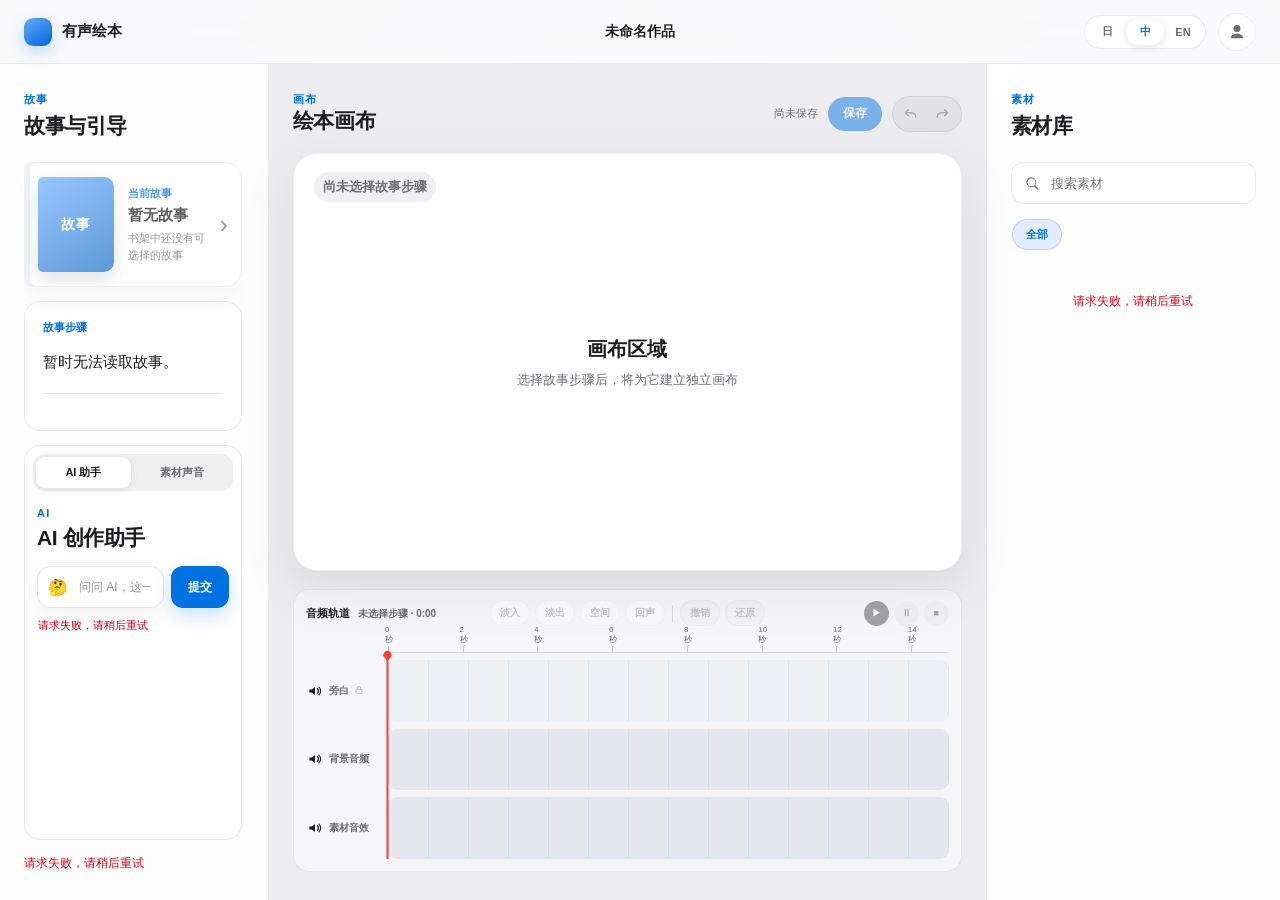
==== static/index.html @ dd5d5a8d "260825 上午 待补音频" ====
<!doctype html>
<html lang="zh-CN">
<head>
    <meta charset="utf-8">
    <meta name="viewport" content="width=device-width, initial-scale=1">
    <meta name="description" content="AI 辅助空间拼贴式有声绘本创作工作台" data-i18n-content="app.description">
    <title>有声绘本工作台</title>
    <link rel="stylesheet" href="/static/css/app.css?v=20260825-3">
</head>
<body data-i18n-title="app.title">
    <div class="app-shell">
        <header class="app-header">
            <a class="brand" href="/" aria-label="返回有声绘本工作台首页" data-i18n-aria-label="app.home">
                <span class="brand-mark" aria-hidden="true"></span>
                <span data-i18n="app.brand">有声绘本</span>
            </a>

            <p class="project-name">未命名作品</p>

            <div class="header-actions">
                <div class="language-switcher" role="group" aria-label="界面语言" data-i18n-aria-label="language.label">
                    <button type="button" data-language="ja" aria-label="日语" data-i18n-aria-label="language.ja">日</button>
                    <button type="button" data-language="zh" aria-label="中文" data-i18n-aria-label="language.zh">中</button>
                    <button type="button" data-language="en" aria-label="英语" data-i18n-aria-label="language.en">EN</button>
                </div>
                <div class="account" data-account>
                <button
                    class="account-button"
                    type="button"
                    aria-label="打开用户菜单"
                    data-i18n-aria-label="account.open"
                    aria-haspopup="true"
                    aria-expanded="false"
                    data-account-button
                    disabled
                >
                    <svg viewBox="0 0 24 24" aria-hidden="true">
                        <path d="M12 12a4.25 4.25 0 1 0 0-8.5 4.25 4.25 0 0 0 0 8.5Zm0 2c-4.2 0-7.5 2.2-7.5 5v.5h15V19c0-2.8-3.3-5-7.5-5Z"/>
                    </svg>
                    <span class="account-initial" data-account-initial hidden></span>
                </button>
                <span class="account-name" data-account-label hidden></span>

                <div class="account-menu" data-account-menu hidden>
                    <div class="account-summary">
                        <span class="account-menu-label" data-i18n="account.current">当前用户</span>
                        <strong data-account-name></strong>
                    </div>
                    <button class="logout-button" type="button" data-logout data-i18n="account.logout">退出登录</button>
                </div>
                </div>
            </div>
        </header>

        <main class="workspace" aria-label="有声绘本创作工作台" data-i18n-aria-label="app.workspace">
            <aside class="workspace-panel story-panel" aria-labelledby="story-panel-title">
                <div class="panel-heading">
                    <p class="eyebrow" data-i18n="section.story">Story</p>
                    <h1 id="story-panel-title" data-i18n="story.heading">故事与引导</h1>
                </div>

                <div class="story-browser">
                    <button
                        class="current-book"
                        type="button"
                        data-current-book
                        aria-haspopup="dialog"
                        disabled
                    >
                        <span class="current-book-cover" data-current-book-cover>
                            <span class="book-cover-fallback" aria-hidden="true" data-i18n="story.fallback">故事</span>
                        </span>
                        <span class="current-book-info">
                            <span class="current-book-label" data-i18n="story.current">当前故事</span>
                            <strong data-current-story-title data-i18n="story.loading">正在加载故事…</strong>
                            <span data-current-story-description data-i18n="story.wait">请稍候</span>
                        </span>
                        <span class="book-open-hint" aria-hidden="true">›</span>
                    </button>

                    <section class="story-step-card" aria-live="polite">
                        <p class="story-step-label" data-step-label data-i18n="story.steps">故事步骤</p>
                        <p class="story-step-text" data-step-text data-i18n="story.stepLoading">正在加载故事内容…</p>
                        <div class="story-step-buttons" data-step-buttons aria-label="切换故事步骤" data-i18n-aria-label="story.switchSteps"></div>
                    </section>

                    <section class="assistant-workspace" aria-label="创作辅助工具" data-i18n-aria-label="assistantTools.label">
                        <div class="assistant-workspace-tabs" role="tablist" aria-label="选择辅助工具" data-i18n-aria-label="assistantTools.tabs">
                            <button type="button" role="tab" aria-selected="true" data-assistant-tool="ai" data-i18n="assistantTools.ai">AI 助手</button>
                            <button type="button" role="tab" aria-selected="false" data-assistant-tool="audio" data-i18n="assistantTools.audio">素材声音</button>
                        </div>
                        <div class="assistant-tool-panel" role="tabpanel" data-assistant-panel="ai">
                            <section class="ai-question-panel" aria-labelledby="ai-question-title">
                                <div class="panel-heading ai-question-heading">
                                    <p class="eyebrow">AI</p>
                                    <h2 id="ai-question-title" data-i18n="ai.heading">AI 创作助手</h2>
                                </div>
                                <form class="ai-question-form" data-ai-question-form>
                                    <label class="ai-question-field">
                                        <span class="ai-question-icon" aria-hidden="true">🤔</span>
                                        <input
                                            type="text"
                                            name="user_request"
                                            maxlength="1000"
                                            placeholder="问问 AI，这一页可以怎么画？"
                                            data-i18n-placeholder="ai.placeholder"
                                            autocomplete="off"
                                            data-ai-question-input
                                            required
                                        >
                                    </label>
                                    <button class="ai-question-submit" type="submit" data-ai-question-submit data-i18n="ai.submit">提交</button>
                                </form>
                                <div class="ai-preset-list" data-ai-preset-list aria-label="预设 AI 问题" data-i18n-aria-label="ai.presets">
                                    <span class="ai-preset-status" data-i18n="ai.presetsLoading">正在加载推荐问题…</span>
                                </div>
                                <p class="ai-question-error" role="alert" data-ai-question-error hidden></p>
                            </section>
                        </div>
                        <div class="assistant-tool-panel" role="tabpanel" data-assistant-panel="audio" hidden>
                            <p class="object-audio-empty" data-object-audio-empty data-i18n="audioPicker.empty">选择有声音的画布素材后，可在这里更换声音。</p>
                            <section class="object-audio-picker" data-object-audio-picker hidden>
                                <div class="object-audio-picker-heading">
                                    <div>
                                        <p class="eyebrow" data-i18n="audioPicker.eyebrow">Icon Audio</p>
                                        <h2 data-i18n="audioPicker.heading">素材声音</h2>
                                    </div>
                                    <span class="object-audio-picker-current" data-object-audio-current></span>
                                </div>
                                <p class="object-audio-picker-name" data-object-audio-name></p>
                                <div class="object-audio-options" role="group" aria-label="素材音频备选" data-i18n-aria-label="audioPicker.options" data-object-audio-options></div>
                                <p class="object-audio-picker-error" role="alert" data-object-audio-error hidden></p>
                            </section>
                        </div>
                    </section>

                    <p class="story-error" role="alert" data-story-error hidden></p>
                </div>
            </aside>

            <section class="canvas-panel" aria-labelledby="canvas-panel-title">
                <div class="panel-heading canvas-heading">
                    <div>
                        <p class="eyebrow" data-i18n="section.canvas">Canvas</p>
                        <h2 id="canvas-panel-title" data-i18n="canvas.heading">绘本画布</h2>
                    </div>
                    <div class="canvas-save-area">
                        <span class="save-status" data-save-status aria-live="polite" data-i18n="canvas.unsaved">尚未保存</span>
                        <button class="canvas-save-button" type="button" data-save-project data-i18n="canvas.save" disabled>
                            保存
                        </button>
                        <div class="canvas-history-controls" role="group" data-i18n-aria-label="history.controls">
                            <button type="button" data-history-undo data-i18n-title="history.undo" data-i18n-aria-label="history.undo" disabled>
                                <svg viewBox="0 0 24 24" aria-hidden="true">
                                    <path d="M9.25 7.25 5.5 11l3.75 3.75"/>
                                    <path d="M6 11h7.1a5.4 5.4 0 0 1 5.4 5.4v.35"/>
                                </svg>
                            </button>
                            <button type="button" data-history-redo data-i18n-title="history.redo" data-i18n-aria-label="history.redo" disabled>
                                <svg viewBox="0 0 24 24" aria-hidden="true">
                                    <path d="m14.75 7.25 3.75 3.75-3.75 3.75"/>
                                    <path d="M18 11h-7.1a5.4 5.4 0 0 0-5.4 5.4v.35"/>
                                </svg>
                            </button>
                        </div>
                    </div>
                </div>

                <div class="canvas-stage">
                    <div class="canvas-paper" data-canvas-paper aria-label="当前故事步骤的绘本画布" data-i18n-aria-label="canvas.current">
                        <span class="canvas-page-indicator" data-canvas-page data-i18n="canvas.noStep">尚未选择故事步骤</span>
                        <button
                            class="canvas-background-remove"
                            type="button"
                            data-canvas-background-remove
                            data-i18n="canvas.removeBackground"
                            data-i18n-aria-label="canvas.removeBackground"
                            hidden
                        >删除背景</button>
                        <div class="canvas-empty-state" data-canvas-empty>
                            <p data-canvas-title data-i18n="canvas.area">画布区域</p>
                            <span data-canvas-description data-i18n="canvas.chooseStep">选择故事步骤后，将为它建立独立画布</span>
                        </div>
                        <div class="canvas-object-layer" data-canvas-object-layer></div>
                    </div>
                </div>

                <section class="audio-track-placeholder" aria-label="音频时间轴" data-audio-timeline data-i18n-aria-label="audio.timeline">
                    <div class="audio-track-heading">
                        <div class="audio-track-title">
                            <strong data-i18n="audio.tracks">音频轨道</strong>
                            <span data-audio-status data-i18n="audio.currentStep">当前步骤 · 0:00</span>
                        </div>
                        <div class="audio-effect-buttons" data-audio-effect-controls aria-label="音频效果处理" data-i18n-aria-label="audio.effectsControls">
                            <span class="sr-only" data-audio-effect-selection data-i18n="audio.selectClip">选择音频后添加效果</span>
                            <button type="button" data-audio-effect="fade_in" data-i18n="audio.fadeIn" disabled>淡入</button>
                            <button type="button" data-audio-effect="fade_out" data-i18n="audio.fadeOut" disabled>淡出</button>
                            <button type="button" data-audio-effect="reverb" data-i18n="audio.reverb" disabled>空间</button>
                            <button type="button" data-audio-effect="echo" data-i18n="audio.echo" disabled>回声</button>
                            <span class="audio-effect-divider" aria-hidden="true"></span>
                            <button type="button" class="is-secondary" data-audio-effect-undo data-i18n="audio.effectUndo" disabled>撤销</button>
                            <button type="button" class="is-secondary" data-audio-effect-reset data-i18n="audio.effectReset" disabled>还原</button>
                            <div class="background-volume-control" data-background-volume-control hidden>
                                <span data-i18n="audio.backgroundVolume">背景音量</span>
                                <input
                                    class="background-volume-slider"
                                    type="range"
                                    min="0"
                                    max="2"
                                    step="0.01"
                                    value="1"
                                    aria-label="调整背景音量"
                                    data-i18n-aria-label="audio.backgroundVolumeAdjust"
                                    data-background-volume
                                >
                                <output
                                    tabindex="0"
                                    data-background-volume-output
                                    data-i18n-aria-label="audio.backgroundVolumeAdjust"
                                    data-i18n-title="audio.backgroundVolumeAdjust"
                                    aria-label="调整背景音量"
                                >100%</output>
                                <input
                                    class="background-volume-number"
                                    type="number"
                                    min="0"
                                    max="200"
                                    step="1"
                                    inputmode="numeric"
                                    aria-label="调整背景音量"
                                    data-i18n-aria-label="audio.backgroundVolumeAdjust"
                                    data-background-volume-number
                                    hidden
                                >
                                <span
                                    class="background-volume-unit"
                                    data-background-volume-unit
                                    hidden
                                >%</span>
                            </div>
                        </div>
                        <div class="audio-transport" aria-label="音频播放控制" data-i18n-aria-label="audio.controls">
                            <button type="button" data-audio-play aria-label="播放" data-i18n-aria-label="audio.play">▶</button>
                            <button type="button" data-audio-pause aria-label="暂停" data-i18n-aria-label="audio.pause" disabled>Ⅱ</button>
                            <button type="button" data-audio-stop aria-label="停止" data-i18n-aria-label="audio.stop" disabled>■</button>
                        </div>
                    </div>
                    <div class="audio-track-editor" data-audio-editor>
                        <div class="audio-time-ruler" data-audio-ruler aria-hidden="true"></div>
                        <div class="audio-track-row is-locked" data-audio-track="narration" data-i18n-title="audio.narrationFixed">
                            <span class="audio-track-header">
                                <button type="button" class="audio-track-mute" data-track-mute="narration" aria-label="静音旁白轨道" aria-pressed="false"><svg viewBox="0 0 20 20" aria-hidden="true"><path d="M3 8h3l4-3v10l-4-3H3Z"/><path d="M13 7.2a4 4 0 0 1 0 5.6"/><path d="M15 5.2a6.7 6.7 0 0 1 0 9.6"/></svg></button>
                                <span class="audio-track-label" data-i18n="audio.narration">旁白</span>
                            </span>
                            <span class="audio-track-lane" data-audio-lane="narration" aria-readonly="true">
                                <span class="audio-clip-layer" data-audio-clips="narration"></span>
                            </span>
                        </div>
                        <div class="audio-track-row" data-audio-track="free">
                            <span class="audio-track-header">
                                <button type="button" class="audio-track-mute" data-track-mute="free" aria-label="静音背景音频轨道" aria-pressed="false"><svg viewBox="0 0 20 20" aria-hidden="true"><path d="M3 8h3l4-3v10l-4-3H3Z"/><path d="M13 7.2a4 4 0 0 1 0 5.6"/><path d="M15 5.2a6.7 6.7 0 0 1 0 9.6"/></svg></button>
                                <span class="audio-track-label" data-i18n="audio.background">背景音频</span>
                            </span>
                            <span class="audio-track-lane" data-audio-lane="free">
                                <span class="audio-clip-layer" data-audio-clips="free"></span>
                            </span>
                        </div>
                        <div class="audio-track-row" data-audio-track="effects">
                            <span class="audio-track-header">
                                <button type="button" class="audio-track-mute" data-track-mute="effects" aria-label="静音素材音效轨道" aria-pressed="false"><svg viewBox="0 0 20 20" aria-hidden="true"><path d="M3 8h3l4-3v10l-4-3H3Z"/><path d="M13 7.2a4 4 0 0 1 0 5.6"/><path d="M15 5.2a6.7 6.7 0 0 1 0 9.6"/></svg></button>
                                <span class="audio-track-label" data-i18n="audio.effects">素材音效</span>
                            </span>
                            <span class="audio-track-lane" data-audio-lane="effects">
                                <span class="audio-clip-layer" data-audio-clips="effects"></span>
                            </span>
                        </div>
                        <button class="audio-playhead" type="button" data-audio-playhead aria-label="拖动播放位置" data-i18n-aria-label="audio.seek">
                            <span></span>
                        </button>
                    </div>
                </section>
            </section>

            <aside class="workspace-panel library-panel" aria-labelledby="library-panel-title">
                <div class="panel-heading">
                    <p class="eyebrow" data-i18n="section.library">Library</p>
                    <h2 id="library-panel-title" data-i18n="library.heading">素材库</h2>
                </div>
                <section class="asset-library">
                    <label class="asset-search">
                        <svg viewBox="0 0 24 24" aria-hidden="true">
                            <path d="m20.3 19-4.5-4.5a7 7 0 1 0-1.4 1.4l4.5 4.5a1 1 0 0 0 1.4-1.4ZM5 10.5a5.5 5.5 0 1 1 11 0 5.5 5.5 0 0 1-11 0Z"/>
                        </svg>
                        <span class="sr-only" data-i18n="library.search">搜索素材</span>
                        <input
                            type="search"
                            placeholder="搜索素材"
                            data-i18n-placeholder="library.search"
                            autocomplete="off"
                            data-asset-search
                        >
                    </label>
                    <nav class="asset-categories" aria-label="素材分类" data-asset-categories data-i18n-aria-label="library.categories">
                        <button type="button" class="is-active" data-asset-category="" data-i18n="library.all">全部</button>
                    </nav>
                    <section class="asset-suggestion-panel" data-asset-suggestion-panel hidden>
                        <div class="asset-suggestion-heading">
                            <div>
                                <span class="asset-suggestion-badge">AI</span>
                                <strong data-i18n="library.recommended">推荐素材</strong>
                            </div>
                            <button type="button" aria-label="关闭 AI 推荐" data-asset-suggestion-close data-i18n-aria-label="library.closeRecommended">×</button>
                        </div>
                        <div class="asset-suggestion-list" data-asset-suggestion-list></div>
                    </section>
                    <div class="asset-grid" data-asset-grid aria-live="polite">
                        <p class="asset-library-status" data-i18n="library.loading">正在加载素材…</p>
                    </div>
                    <nav class="asset-pagination" data-asset-pagination aria-label="素材分页" data-i18n-aria-label="library.pagination" hidden></nav>
                </section>
            </aside>
        </main>
    </div>

    <aside class="ai-answer-toast" role="status" aria-live="polite" data-ai-answer-toast hidden>
        <div class="ai-answer-mark" aria-hidden="true">AI</div>
        <div class="ai-answer-content">
            <span data-ai-answer-title data-i18n="ai.answer">AI 的回答</span>
            <p data-ai-answer-text></p>
            <button class="ai-answer-retry" type="button" data-ai-answer-retry data-i18n="ai.retry" hidden>重试</button>
            <div class="ai-preview-actions" data-ai-preview-actions hidden>
                <button type="button" class="ai-preview-reject" data-ai-preview-reject data-i18n="ai.rejectDesign">拒绝设计</button>
                <button type="button" class="ai-preview-accept" data-ai-preview-accept data-i18n="ai.acceptDesign">接受设计</button>
            </div>
        </div>
        <button type="button" aria-label="关闭 AI 回答" data-ai-answer-close data-i18n-aria-label="ai.closeAnswer">×</button>
    </aside>

    <dialog class="auth-dialog" data-auth-dialog aria-labelledby="auth-title">
        <button class="dialog-close" type="button" aria-label="关闭登录窗口" data-auth-close data-i18n-aria-label="auth.close">×</button>
        <div class="auth-brand">
            <span class="brand-mark" aria-hidden="true"></span>
            <p class="eyebrow">Puzzle Audiobook</p>
        </div>
        <h2 id="auth-title" data-auth-title data-i18n="auth.welcome">欢迎回来</h2>
        <p class="auth-intro" data-auth-intro data-i18n="auth.loginIntro">登录后继续创作你的有声绘本。</p>

        <div class="auth-tabs" role="tablist" aria-label="账户操作" data-i18n-aria-label="auth.actions">
            <button type="button" role="tab" aria-selected="true" data-auth-mode="login" data-i18n="auth.login">登录</button>
            <button type="button" role="tab" aria-selected="false" data-auth-mode="register" data-i18n="auth.register">注册</button>
        </div>

        <form class="auth-form" data-auth-form novalidate>
            <label>
                <span data-i18n="auth.username">用户名</span>
                <input name="username" type="text" autocomplete="username" maxlength="100" required>
            </label>
            <label>
                <span data-i18n="auth.password">密码</span>
                <input name="password" type="password" autocomplete="current-password" required>
            </label>
            <p class="form-error" role="alert" data-auth-error hidden></p>
            <button class="auth-submit" type="submit" data-auth-submit data-i18n="auth.login">登录</button>
        </form>
    </dialog>

    <dialog class="bookshelf-dialog" data-bookshelf-dialog aria-labelledby="bookshelf-title">
        <div class="bookshelf-heading">
            <div>
                <p class="eyebrow">Bookshelf</p>
                <h2 id="bookshelf-title" data-i18n="bookshelf.title">选择一个故事</h2>
            </div>
            <button class="dialog-close bookshelf-close" type="button" aria-label="关闭书架" data-bookshelf-close data-i18n-aria-label="bookshelf.close">×</button>
        </div>
        <div class="bookshelf-grid" data-bookshelf-grid></div>
        <p class="story-error bookshelf-error" role="alert" data-bookshelf-error hidden></p>
    </dialog>

    <dialog class="unsaved-dialog" data-unsaved-dialog aria-labelledby="unsaved-title">
        <div class="unsaved-dialog-icon" aria-hidden="true">●</div>
        <h2 id="unsaved-title" data-i18n="unsaved.title">保存当前画布？</h2>
        <p data-i18n="unsaved.message">当前画布有未保存的更改。切换前是否保存？</p>
        <div class="unsaved-dialog-actions">
            <button type="button" class="unsaved-cancel" data-unsaved-cancel data-i18n="unsaved.cancel">取消</button>
            <button type="button" class="unsaved-discard" data-unsaved-discard data-i18n="unsaved.discard">不保存</button>
            <button type="button" class="unsaved-save" data-unsaved-save data-i18n="unsaved.save">保存并切换</button>
        </div>
    </dialog>

    <script type="module" src="/static/js/i18n.js?v=20260825-1"></script>
    <script type="module" src="/static/js/stories.js?v=20260825-2"></script>
    <script type="module" src="/static/js/projects.js?v=20260825-1"></script>
    <script type="module" src="/static/js/auth.js?v=20260825-1"></script>
    <script type="module" src="/static/js/ai_questions.js?v=20260825-1"></script>
    <script type="module" src="/static/js/assets.js?v=20260825-1"></script>
    <script type="module" src="/static/js/audio.js?v=20260825-4"></script>
</body>
</html>
---- static/css/app.css ----
:root {
    color-scheme: light;
    --page: #f5f5f7;
    --surface: rgba(255, 255, 255, 0.82);
    --surface-solid: #ffffff;
    --line: rgba(0, 0, 0, 0.08);
    --text: #1d1d1f;
    --secondary: #6e6e73;
    --accent: #0071e3;
    --radius-large: 24px;
    --radius-medium: 16px;
    --header-height: 64px;
    font-family: -apple-system, BlinkMacSystemFont, "SF Pro Display",
        "SF Pro Text", "PingFang SC", "Helvetica Neue", Arial, sans-serif;
}

* {
    box-sizing: border-box;
}

html,
body {
    min-width: 320px;
    min-height: 100%;
    margin: 0;
}

body {
    background:
        radial-gradient(circle at 50% -20%, #ffffff 0, transparent 38rem),
        var(--page);
    color: var(--text);
    -webkit-font-smoothing: antialiased;
}

h1,
h2,
p {
    margin: 0;
}

.app-shell {
    display: grid;
    grid-template-rows: var(--header-height) minmax(0, 1fr);
    height: 100dvh;
    min-height: 100vh;
    overflow: hidden;
}

.app-header {
    position: relative;
    z-index: 10;
    display: grid;
    grid-template-columns: 1fr auto 1fr;
    align-items: center;
    padding: 0 24px;
    border-bottom: 1px solid var(--line);
    background: rgba(250, 250, 252, 0.78);
    backdrop-filter: saturate(180%) blur(20px);
}

.brand {
    display: inline-flex;
    width: max-content;
    align-items: center;
    gap: 10px;
    color: inherit;
    font-size: 15px;
    font-weight: 650;
    text-decoration: none;
}

.brand-mark {
    width: 28px;
    height: 28px;
    border-radius: 9px;
    background: linear-gradient(145deg, #66a9ff, #0066d6);
    box-shadow: 0 6px 16px rgba(0, 113, 227, 0.24);
}

.project-name {
    font-size: 14px;
    font-weight: 600;
}

.account {
    position: relative;
    display: flex;
    align-items: center;
    gap: 9px;
    justify-self: end;
}

.header-actions {
    display: flex;
    align-items: center;
    gap: 12px;
    justify-self: end;
}

.language-switcher {
    display: inline-flex;
    height: 34px;
    padding: 3px;
    align-items: center;
    border: 1px solid var(--line);
    border-radius: 999px;
    background: rgba(255, 255, 255, 0.72);
    box-shadow: inset 0 1px 0 rgba(255, 255, 255, 0.72);
}

.language-switcher button {
    min-width: 38px;
    height: 26px;
    padding: 0 9px;
    border: 0;
    border-radius: 999px;
    background: transparent;
    color: var(--secondary);
    font: inherit;
    font-size: 11px;
    font-weight: 650;
    cursor: pointer;
    transition: background 150ms ease, color 150ms ease, box-shadow 150ms ease;
}

.language-switcher button:hover {
    color: var(--text);
}

.language-switcher button.is-active {
    background: var(--surface-solid);
    color: var(--accent);
    box-shadow: 0 2px 8px rgba(0, 0, 0, 0.1);
}

.account-button {
    display: grid;
    width: 38px;
    height: 38px;
    padding: 0;
    place-items: center;
    overflow: hidden;
    border: 1px solid var(--line);
    border-radius: 50%;
    background: var(--surface-solid);
    color: var(--secondary);
    cursor: pointer;
    transition: transform 160ms ease, box-shadow 160ms ease;
}

.account-button:hover {
    transform: translateY(-1px);
    box-shadow: 0 7px 18px rgba(0, 0, 0, 0.1);
}

.account-button:disabled {
    cursor: wait;
    opacity: 0.55;
}

.account-button svg {
    width: 20px;
    fill: currentColor;
}

.account-initial {
    font-size: 14px;
    font-weight: 700;
}

.account-name {
    max-width: 160px;
    overflow: hidden;
    font-size: 13px;
    font-weight: 600;
    text-overflow: ellipsis;
    white-space: nowrap;
}

.account.is-signed-in .account-button {
    border-color: transparent;
    background: var(--accent);
    color: white;
}

.account.is-signed-in .account-button svg {
    display: none;
}

.account-menu {
    position: absolute;
    top: calc(100% + 10px);
    right: 0;
    width: 210px;
    padding: 8px;
    border: 1px solid var(--line);
    border-radius: 14px;
    background: rgba(255, 255, 255, 0.94);
    box-shadow: 0 18px 48px rgba(0, 0, 0, 0.14);
    backdrop-filter: blur(20px);
}

.account-summary {
    display: flex;
    flex-direction: column;
    gap: 3px;
    padding: 9px 10px 12px;
    border-bottom: 1px solid var(--line);
}

.account-menu-label {
    color: var(--secondary);
    font-size: 11px;
}

.account-summary strong {
    overflow: hidden;
    font-size: 14px;
    text-overflow: ellipsis;
}

.logout-button {
    width: 100%;
    margin-top: 6px;
    padding: 10px;
    border: 0;
    border-radius: 9px;
    background: transparent;
    color: #d70015;
    font: inherit;
    text-align: left;
    cursor: pointer;
}

.logout-button:hover {
    background: rgba(215, 0, 21, 0.07);
}

.workspace {
    display: grid;
    grid-template-columns: minmax(260px, 21vw) minmax(468px, 1fr) minmax(280px, 23vw);
    min-height: 0;
    overflow: hidden;
}

.workspace-panel,
.canvas-panel {
    min-width: 0;
    padding: 28px 24px;
}

.workspace-panel {
    display: flex;
    flex-direction: column;
    background: var(--surface);
}

.story-panel {
    border-right: 1px solid var(--line);
}

.library-panel {
    border-left: 1px solid var(--line);
    overflow: hidden;
}

.canvas-panel {
    display: grid;
    grid-template-rows: auto auto minmax(118px, 1fr);
    gap: 18px;
    background: #ededf0;
}

.panel-heading {
    display: flex;
    flex-direction: column;
    gap: 5px;
}

.canvas-heading {
    flex-direction: row;
    align-items: center;
    justify-content: space-between;
}

.canvas-save-area {
    display: flex;
    align-items: center;
    gap: 10px;
}

.save-status {
    max-width: 260px;
    overflow: hidden;
    color: var(--secondary);
    font-size: 11px;
    text-overflow: ellipsis;
    white-space: nowrap;
}

.save-status[data-state="success"] {
    color: #248a3d;
}

.save-status[data-state="error"] {
    color: #d70015;
}

.canvas-save-button {
    height: 34px;
    padding: 0 15px;
    border: 0;
    border-radius: 999px;
    background: var(--accent);
    color: white;
    font: inherit;
    font-size: 12px;
    font-weight: 650;
    cursor: pointer;
    box-shadow: 0 5px 14px rgba(0, 113, 227, 0.2);
}

.canvas-save-button:disabled {
    cursor: not-allowed;
    opacity: 0.48;
    box-shadow: none;
}

.canvas-history-controls {
    display: inline-flex;
    gap: 2px;
    padding: 3px;
    border: 1px solid rgba(15, 23, 42, 0.08);
    border-radius: 999px;
    background: rgba(118, 118, 128, 0.09);
}

.canvas-history-controls button {
    display: grid;
    place-items: center;
    width: 30px;
    height: 28px;
    padding: 0;
    border: 0;
    border-radius: 50%;
    background: transparent;
    color: #1d1d1f;
    cursor: pointer;
    transition: background 160ms ease, color 160ms ease, transform 160ms ease, opacity 160ms ease;
}

.canvas-history-controls svg {
    width: 19px;
    height: 19px;
    overflow: visible;
    fill: none;
    stroke: currentColor;
    stroke-width: 1.85;
    stroke-linecap: round;
    stroke-linejoin: round;
}

.canvas-history-controls button:not(:disabled):hover {
    background: rgba(255, 255, 255, 0.92);
    color: var(--accent);
    transform: scale(1.04);
    box-shadow: 0 1px 4px rgba(15, 23, 42, 0.08);
}

.canvas-history-controls button:not(:disabled):active {
    transform: scale(0.94);
}

.canvas-history-controls button:disabled {
    cursor: not-allowed;
    opacity: 0.28;
}

.eyebrow {
    color: var(--accent);
    font-size: 11px;
    font-weight: 700;
    letter-spacing: 0.12em;
    text-transform: uppercase;
}

.panel-heading h1,
.panel-heading h2 {
    font-size: 21px;
    font-weight: 650;
    letter-spacing: -0.02em;
}

.status-dot {
    color: var(--secondary);
    font-size: 12px;
}

.panel-placeholder {
    flex: 1;
    display: grid;
    place-items: center;
    min-height: 240px;
    margin-top: 22px;
    border: 1px dashed rgba(0, 0, 0, 0.13);
    border-radius: var(--radius-medium);
    color: var(--secondary);
    font-size: 13px;
}

.asset-library {
    display: grid;
    min-height: 0;
    flex: 1;
    grid-template-rows: auto auto auto minmax(0, 1fr) auto;
    gap: 14px;
    margin-top: 22px;
}

.asset-search {
    display: flex;
    height: 42px;
    align-items: center;
    gap: 8px;
    padding: 0 12px;
    border: 1px solid var(--line);
    border-radius: 13px;
    background: var(--surface-solid);
    transition: border-color 160ms ease, box-shadow 160ms ease;
}

.asset-search:focus-within {
    border-color: var(--accent);
    box-shadow: 0 0 0 3px rgba(0, 113, 227, 0.12);
}

.asset-search svg {
    width: 17px;
    flex: 0 0 auto;
    fill: var(--secondary);
}

.asset-search input {
    width: 100%;
    min-width: 0;
    border: 0;
    outline: 0;
    background: transparent;
    color: var(--text);
    font: inherit;
    font-size: 13px;
}

.asset-search input::-webkit-search-cancel-button {
    cursor: pointer;
}

.asset-categories {
    display: flex;
    flex-wrap: wrap;
    gap: 7px;
    align-content: flex-start;
    overflow: visible;
    padding: 1px;
}

.asset-categories button {
    flex: 0 0 auto;
    padding: 7px 13px;
    border: 1px solid transparent;
    border-radius: 999px;
    background: #e9e9ed;
    color: var(--secondary);
    font: inherit;
    font-size: 11px;
    font-weight: 600;
    cursor: pointer;
}

.asset-categories button:hover {
    background: #dedee3;
    color: var(--text);
}

.asset-categories button.is-active {
    border-color: rgba(0, 113, 227, 0.18);
    background: rgba(0, 113, 227, 0.11);
    color: var(--accent);
}

.asset-suggestion-panel {
    min-width: 0;
    padding: 11px;
    border: 1px solid rgba(0, 113, 227, 0.2);
    border-radius: 15px;
    background: linear-gradient(145deg, rgba(235, 245, 255, 0.96), rgba(255, 255, 255, 0.92));
    box-shadow: 0 9px 24px rgba(0, 113, 227, 0.1);
}

.asset-suggestion-panel[hidden] {
    display: none;
}

.asset-suggestion-heading {
    display: flex;
    align-items: center;
    justify-content: space-between;
}

.asset-suggestion-heading > div {
    display: flex;
    align-items: center;
    gap: 7px;
}

.asset-suggestion-heading strong {
    font-size: 12px;
}

.asset-suggestion-badge {
    padding: 3px 5px;
    border-radius: 6px;
    background: var(--accent);
    color: white;
    font-size: 8px;
    font-weight: 750;
}

.asset-suggestion-heading > button {
    display: grid;
    width: 24px;
    height: 24px;
    padding: 0;
    place-items: center;
    border: 0;
    border-radius: 50%;
    background: rgba(0, 0, 0, 0.06);
    color: var(--secondary);
    font-size: 17px;
    cursor: pointer;
}

.asset-suggestion-list {
    display: flex;
    gap: 13px;
    margin-top: 12px;
    overflow-x: auto;
    padding: 4px 3px 8px;
}

.asset-suggestion-list .asset-item {
    width: 72px;
    flex: 0 0 72px;
}

.asset-suggestion-list .asset-icon {
    width: 62px;
}

.asset-grid {
    display: grid;
    min-height: 0;
    align-content: start;
    grid-template-columns: repeat(2, minmax(0, 1fr));
    gap: 20px 12px;
    overflow-y: auto;
    padding: 4px 3px 16px;
}

.asset-pagination {
    display: flex;
    min-height: 34px;
    align-items: center;
    justify-content: center;
    gap: 6px;
    overflow-x: auto;
    padding: 2px 1px;
}

.asset-pagination[hidden] {
    display: none;
}

.asset-pagination button {
    width: 30px;
    height: 30px;
    flex: 0 0 30px;
    padding: 0;
    border: 1px solid rgba(15, 23, 42, 0.09);
    border-radius: 50%;
    background: rgba(255, 255, 255, 0.82);
    color: var(--secondary);
    font: inherit;
    font-size: 11px;
    font-weight: 650;
    cursor: pointer;
    transition: border-color 150ms ease, background 150ms ease, color 150ms ease, transform 150ms ease;
}

.asset-pagination button:hover {
    border-color: rgba(0, 113, 227, 0.25);
    color: var(--accent);
    transform: translateY(-1px);
}

.asset-pagination button.is-active {
    border-color: var(--accent);
    background: var(--accent);
    color: white;
    box-shadow: 0 4px 12px rgba(0, 113, 227, 0.22);
}

.asset-page-ellipsis {
    width: 14px;
    flex: 0 0 14px;
    color: var(--secondary);
    font-size: 12px;
    text-align: center;
}

.asset-item {
    display: flex;
    min-width: 0;
    align-items: center;
    flex-direction: column;
    gap: 8px;
    cursor: grab;
    user-select: none;
}

.asset-item:active {
    cursor: grabbing;
}

.asset-item.is-dragging {
    opacity: 0.45;
}

.asset-icon {
    position: relative;
    display: grid;
    width: clamp(66px, 7vw, 86px);
    aspect-ratio: 1;
    place-items: center;
    overflow: hidden;
    border: 1px solid rgba(0, 0, 0, 0.06);
    border-radius: 50%;
    background: radial-gradient(circle at 34% 28%, #ffffff, #f0f0f3 72%);
    box-shadow:
        inset 0 1px 0 rgba(255, 255, 255, 0.9),
        0 8px 20px rgba(0, 0, 0, 0.07);
    transition: transform 160ms ease, box-shadow 160ms ease;
}

.asset-item.is-ai-suggested .asset-icon {
    border-color: rgba(0, 113, 227, 0.5);
    outline: 4px solid rgba(0, 113, 227, 0.14);
    background: radial-gradient(circle at 34% 28%, #ffffff, #dcecff 78%);
    box-shadow:
        0 0 0 1px rgba(0, 113, 227, 0.22),
        0 12px 28px rgba(0, 113, 227, 0.22);
}

.asset-item.is-ai-suggested .asset-icon::after {
    position: absolute;
    right: 1px;
    bottom: 1px;
    padding: 3px 5px;
    border: 2px solid white;
    border-radius: 999px;
    background: var(--accent);
    color: white;
    content: "AI";
    font-size: 8px;
    font-weight: 750;
    line-height: 1;
}

.asset-item.is-ai-suggested .asset-name {
    color: var(--accent);
}

.asset-item:hover .asset-icon {
    transform: translateY(-2px);
    box-shadow:
        inset 0 1px 0 rgba(255, 255, 255, 0.9),
        0 12px 25px rgba(0, 0, 0, 0.11);
}

.asset-icon img {
    width: 76%;
    height: 76%;
    object-fit: contain;
    user-select: none;
}

.asset-icon-fallback {
    color: var(--accent);
    font-size: 24px;
    font-weight: 700;
}

.asset-name {
    width: 100%;
    overflow: hidden;
    font-size: 12px;
    font-weight: 600;
    text-align: center;
    text-overflow: ellipsis;
    white-space: nowrap;
}

.asset-library-status {
    grid-column: 1 / -1;
    margin: 24px 0;
    color: var(--secondary);
    font-size: 12px;
    text-align: center;
}

.asset-library-status.is-error {
    color: #d70015;
}

.story-browser {
    display: flex;
    min-height: 0;
    flex: 1;
    flex-direction: column;
    gap: 14px;
    margin-top: 22px;
    padding-right: 2px;
    overflow-x: hidden;
    overflow-y: auto;
}

.current-book {
    position: relative;
    display: grid;
    grid-template-columns: 76px minmax(0, 1fr) auto;
    align-items: center;
    gap: 14px;
    width: 100%;
    flex: 0 0 auto;
    min-height: 112px;
    padding: 14px 13px;
    overflow: hidden;
    border: 1px solid var(--line);
    border-radius: 8px 17px 17px 8px;
    background: var(--surface-solid);
    color: var(--text);
    text-align: left;
    cursor: pointer;
    box-shadow:
        inset 5px 0 0 rgba(0, 113, 227, 0.12),
        0 10px 28px rgba(0, 0, 0, 0.06);
    transition: transform 160ms ease, box-shadow 160ms ease;
}

.current-book:hover:not(:disabled) {
    transform: translateY(-2px);
    box-shadow:
        inset 5px 0 0 rgba(0, 113, 227, 0.2),
        0 15px 34px rgba(0, 0, 0, 0.1);
}

.current-book:disabled {
    cursor: wait;
    opacity: 0.7;
}

.current-book-cover {
    display: grid;
    width: 76px;
    aspect-ratio: 4 / 5;
    place-items: center;
    overflow: hidden;
    border-radius: 5px 10px 10px 5px;
    background: linear-gradient(145deg, #70b1ff, #176fc9);
    box-shadow: 0 8px 17px rgba(0, 0, 0, 0.14);
}

.current-book-cover img,
.bookshelf-cover img {
    width: 100%;
    height: 100%;
    object-fit: cover;
}

.book-cover-fallback {
    padding: 8px;
    color: white;
    font-size: 14px;
    font-weight: 700;
    letter-spacing: 0.08em;
    text-align: center;
}

.current-book-info {
    display: flex;
    min-width: 0;
    flex-direction: column;
    gap: 5px;
}

.current-book-label,
.story-step-label {
    color: var(--accent);
    font-size: 11px;
    font-weight: 700;
}

.current-book-info strong {
    overflow: hidden;
    font-size: 15px;
    text-overflow: ellipsis;
    white-space: nowrap;
}

.current-book-info > span:last-child {
    display: -webkit-box;
    overflow: hidden;
    color: var(--secondary);
    font-size: 11px;
    line-height: 1.5;
    -webkit-box-orient: vertical;
    -webkit-line-clamp: 2;
}

.book-open-hint {
    color: var(--secondary);
    font-size: 25px;
}

.story-step-card {
    display: flex;
    min-height: 130px;
    max-height: none;
    flex: none;
    flex-direction: column;
    padding: 18px;
    border: 1px solid var(--line);
    border-radius: var(--radius-medium);
    background: rgba(255, 255, 255, 0.62);
}

.assistant-workspace {
    display: flex;
    min-height: 210px;
    flex: 1 1 260px;
    flex-direction: column;
    overflow: hidden;
    border: 1px solid var(--line);
    border-radius: var(--radius-medium);
    background: rgba(255, 255, 255, 0.48);
}

.assistant-workspace-tabs {
    display: grid;
    flex: 0 0 auto;
    grid-template-columns: 1fr 1fr;
    gap: 4px;
    margin: 8px;
    padding: 3px;
    border-radius: 12px;
    background: rgba(118, 118, 128, 0.1);
}

.assistant-workspace-tabs button {
    min-width: 0;
    height: 31px;
    border: 0;
    border-radius: 9px;
    background: transparent;
    color: var(--secondary);
    font: inherit;
    font-size: 11px;
    font-weight: 650;
    cursor: pointer;
    transition: background 150ms ease, color 150ms ease, box-shadow 150ms ease;
}

.assistant-workspace-tabs button.is-active {
    background: white;
    color: var(--text);
    box-shadow: 0 2px 8px rgba(0, 0, 0, 0.08);
}

.assistant-tool-panel {
    min-height: 0;
    flex: 1;
    padding: 8px 12px 12px;
    overflow-y: auto;
    scrollbar-width: thin;
}

.assistant-tool-panel[hidden] {
    display: none;
}

.object-audio-empty {
    display: grid;
    min-height: 150px;
    margin: 0;
    padding: 18px;
    place-items: center;
    color: var(--secondary);
    font-size: 12px;
    line-height: 1.7;
    text-align: center;
}

.object-audio-empty[hidden] {
    display: none;
}

.story-step-text {
    flex: none;
    margin-top: 13px;
    overflow: visible;
    font-size: 15px;
    line-height: 1.8;
}

.story-step-buttons {
    display: flex;
    flex-wrap: wrap;
    gap: 8px;
    margin-top: 18px;
    padding-top: 14px;
    border-top: 1px solid var(--line);
}

.story-step-buttons button {
    display: grid;
    width: 32px;
    height: 32px;
    padding: 0;
    place-items: center;
    border: 0;
    border-radius: 50%;
    background: #e8e8ed;
    color: var(--secondary);
    font: inherit;
    font-size: 12px;
    font-weight: 650;
    cursor: pointer;
}

.story-step-buttons button:hover {
    background: #dcdce2;
}

.story-step-buttons button:disabled {
    cursor: wait;
    opacity: 0.45;
}

.story-step-buttons button.is-current {
    background: var(--accent);
    color: white;
    box-shadow: 0 5px 12px rgba(0, 113, 227, 0.24);
}

.story-error {
    color: #d70015;
    font-size: 12px;
    line-height: 1.5;
}

.bookshelf-dialog {
    width: min(calc(100% - 32px), 920px);
    max-height: min(760px, calc(100vh - 48px));
    padding: 30px;
    overflow-y: auto;
    border: 1px solid var(--line);
    border-radius: 26px;
    background: rgba(249, 249, 251, 0.97);
    color: var(--text);
    box-shadow: 0 30px 100px rgba(0, 0, 0, 0.24);
}

.bookshelf-dialog::backdrop {
    background: rgba(15, 18, 24, 0.28);
    backdrop-filter: blur(8px);
}

.bookshelf-heading {
    display: flex;
    align-items: flex-start;
    justify-content: space-between;
}

.bookshelf-heading h2 {
    margin: 5px 0 0;
    font-size: 28px;
    letter-spacing: -0.04em;
}

.bookshelf-close {
    position: static;
    flex: 0 0 auto;
}

.bookshelf-grid {
    display: grid;
    grid-template-columns: repeat(auto-fill, minmax(150px, 1fr));
    gap: 24px 18px;
    margin-top: 28px;
}

.bookshelf-book {
    display: flex;
    min-width: 0;
    padding: 0;
    flex-direction: column;
    gap: 7px;
    border: 0;
    background: transparent;
    color: var(--text);
    text-align: left;
    cursor: pointer;
}

.bookshelf-cover {
    position: relative;
    display: grid;
    width: 100%;
    aspect-ratio: 4 / 5;
    place-items: center;
    overflow: hidden;
    border: 1px solid rgba(0, 0, 0, 0.06);
    border-radius: 7px 15px 15px 7px;
    background: linear-gradient(145deg, #86beff, #327bc5);
    box-shadow: 0 12px 27px rgba(0, 0, 0, 0.14);
    transition: transform 180ms ease, box-shadow 180ms ease;
}

.bookshelf-cover::after {
    position: absolute;
    inset: 0 auto 0 0;
    width: 7px;
    background: rgba(0, 0, 0, 0.11);
    content: "";
}

.bookshelf-book:hover .bookshelf-cover {
    transform: translateY(-4px);
    box-shadow: 0 18px 34px rgba(0, 0, 0, 0.19);
}

.bookshelf-book.is-selected .bookshelf-cover {
    outline: 3px solid var(--accent);
    outline-offset: 3px;
}

.bookshelf-book strong {
    margin-top: 4px;
    overflow: hidden;
    font-size: 14px;
    text-overflow: ellipsis;
    white-space: nowrap;
}

.bookshelf-book > span:last-child {
    display: -webkit-box;
    overflow: hidden;
    color: var(--secondary);
    font-size: 11px;
    line-height: 1.45;
    -webkit-box-orient: vertical;
    -webkit-line-clamp: 2;
}

.bookshelf-error {
    margin-top: 18px;
}

.unsaved-dialog {
    width: min(calc(100% - 32px), 430px);
    padding: 30px;
    border: 1px solid rgba(0, 0, 0, 0.08);
    border-radius: 22px;
    background: rgba(255, 255, 255, 0.97);
    color: var(--text);
    box-shadow: 0 28px 90px rgba(0, 0, 0, 0.22);
    text-align: center;
}

.unsaved-dialog::backdrop {
    background: rgba(15, 18, 24, 0.3);
    backdrop-filter: blur(7px);
}

.unsaved-dialog-icon {
    display: grid;
    width: 42px;
    height: 42px;
    margin: 0 auto 15px;
    place-items: center;
    border-radius: 13px;
    background: rgba(255, 159, 10, 0.14);
    color: #e88700;
    font-size: 13px;
}

.unsaved-dialog h2 {
    margin: 0;
    font-size: 23px;
    letter-spacing: -0.03em;
}

.unsaved-dialog > p {
    margin: 9px 0 24px;
    color: var(--secondary);
    font-size: 13px;
    line-height: 1.55;
}

.unsaved-dialog-actions {
    display: grid;
    grid-template-columns: auto auto 1fr;
    gap: 8px;
}

.unsaved-dialog-actions button {
    min-height: 40px;
    padding: 0 13px;
    border: 0;
    border-radius: 11px;
    font: inherit;
    font-size: 12px;
    font-weight: 650;
    cursor: pointer;
}

.unsaved-cancel {
    background: #eeeef0;
    color: var(--secondary);
}

.unsaved-discard {
    background: rgba(215, 0, 21, 0.08);
    color: #d70015;
}

.unsaved-save {
    background: var(--accent);
    color: white;
}

.unsaved-dialog-actions button:disabled {
    cursor: wait;
    opacity: 0.6;
}

.sr-only {
    position: absolute;
    width: 1px;
    height: 1px;
    padding: 0;
    overflow: hidden;
    clip: rect(0, 0, 0, 0);
    border: 0;
    white-space: nowrap;
}

.ai-question-panel {
    width: min(100%, 1040px);
    margin: 0 auto;
}

.story-panel .ai-question-panel {
    width: 100%;
    margin: 0;
    padding-top: 16px;
    flex: 0 0 auto;
    border-top: 1px solid var(--line);
}

.assistant-tool-panel .ai-question-panel {
    padding-top: 0;
    border-top: 0;
}

.ai-question-heading {
    margin-bottom: 14px;
}

.story-panel .ai-question-form {
    grid-template-columns: minmax(0, 1fr) 58px;
    gap: 7px;
}

.story-panel .ai-question-field {
    height: 42px;
    padding: 0 10px;
}

.story-panel .ai-question-icon {
    font-size: 16px;
}

.story-panel .ai-question-field input {
    font-size: 12px;
}

.story-panel .ai-question-submit {
    min-width: 0;
    padding: 0 10px;
    border-radius: 12px;
    font-size: 12px;
}

.ai-question-form {
    display: grid;
    grid-template-columns: minmax(0, 1fr) auto;
    gap: 9px;
}

.ai-question-field {
    display: flex;
    height: 48px;
    min-width: 0;
    align-items: center;
    gap: 9px;
    padding: 0 14px;
    border: 1px solid rgba(0, 0, 0, 0.1);
    border-radius: 14px;
    background: rgba(255, 255, 255, 0.88);
    box-shadow: 0 5px 18px rgba(0, 0, 0, 0.05);
    transition: border-color 160ms ease, box-shadow 160ms ease;
}

.ai-question-field:focus-within {
    border-color: var(--accent);
    box-shadow: 0 0 0 3px rgba(0, 113, 227, 0.13);
}

.ai-question-icon {
    flex: 0 0 auto;
    font-size: 19px;
}

.ai-question-field input {
    width: 100%;
    min-width: 0;
    border: 0;
    outline: 0;
    background: transparent;
    color: var(--text);
    font: inherit;
    font-size: 14px;
}

.ai-question-field input::placeholder {
    color: #929297;
}

.ai-question-submit {
    min-width: 78px;
    padding: 0 18px;
    border: 0;
    border-radius: 14px;
    background: var(--accent);
    color: white;
    font: inherit;
    font-size: 13px;
    font-weight: 650;
    cursor: pointer;
    box-shadow: 0 7px 17px rgba(0, 113, 227, 0.2);
}

.ai-question-submit:hover {
    background: #0077ed;
}

.ai-question-submit:disabled {
    cursor: wait;
    opacity: 0.65;
}

.ai-preset-list {
    display: flex;
    gap: 7px;
    margin-top: 9px;
    overflow-x: auto;
    padding: 1px 1px 4px;
    scrollbar-width: thin;
}

.story-panel .ai-preset-list {
    flex-direction: column;
    overflow-x: visible;
}

.story-panel .ai-preset-button {
    width: 100%;
    max-width: 100%;
    flex: 0 0 auto;
    text-align: left;
    text-overflow: clip;
    white-space: normal;
}

.ai-preset-button {
    flex: 0 0 auto;
    max-width: 280px;
    padding: 7px 11px;
    overflow: hidden;
    border: 1px solid rgba(0, 0, 0, 0.08);
    border-radius: 999px;
    background: rgba(255, 255, 255, 0.68);
    color: var(--secondary);
    font: inherit;
    font-size: 11px;
    text-overflow: ellipsis;
    white-space: nowrap;
    cursor: pointer;
}

.ai-preset-button:hover {
    border-color: rgba(0, 113, 227, 0.24);
    background: white;
    color: var(--accent);
}

.ai-preset-status,
.ai-question-error {
    color: var(--secondary);
    font-size: 11px;
}

.ai-preset-status.is-error,
.ai-question-error {
    color: #d70015;
}

.ai-question-error {
    margin-top: 6px;
}

.object-audio-picker {
    flex: 0 0 auto;
    padding: 16px;
    border: 1px solid rgba(0, 113, 227, 0.14);
    border-radius: var(--radius-medium);
    background: rgba(255, 255, 255, 0.66);
}

.object-audio-picker-heading {
    display: flex;
    align-items: flex-start;
    justify-content: space-between;
    gap: 12px;
}

.object-audio-picker-heading h2 {
    margin-top: 2px;
    font-size: 15px;
}

.object-audio-picker-current {
    max-width: 55%;
    overflow: hidden;
    color: var(--accent);
    font-size: 11px;
    font-weight: 650;
    text-overflow: ellipsis;
    white-space: nowrap;
}

.object-audio-picker-name {
    margin-top: 10px;
    color: var(--secondary);
    font-size: 12px;
    line-height: 1.5;
}

.object-audio-options {
    display: grid;
    grid-template-columns: repeat(auto-fill, minmax(72px, 1fr));
    gap: 9px;
    margin-top: 11px;
}

.object-audio-option {
    display: flex;
    min-width: 0;
    min-height: 68px;
    align-items: center;
    justify-content: center;
    flex-direction: column;
    gap: 6px;
    padding: 8px 6px;
    border: 1px solid rgba(0, 0, 0, 0.09);
    border-radius: 14px;
    background: rgba(255, 255, 255, 0.8);
    color: var(--secondary);
    font: inherit;
    cursor: pointer;
    transition: border-color 150ms ease, background 150ms ease, color 150ms ease, transform 150ms ease;
}

.object-audio-option:hover:not(:disabled) {
    transform: translateY(-1px);
    border-color: rgba(0, 113, 227, 0.3);
    color: var(--accent);
}

.object-audio-option.is-active {
    border-color: rgba(0, 113, 227, 0.52);
    background: rgba(0, 113, 227, 0.1);
    color: var(--accent);
    box-shadow: 0 0 0 2px rgba(0, 113, 227, 0.08);
}

.object-audio-option:disabled {
    cursor: wait;
    opacity: 0.58;
}

.object-audio-option-icon {
    font-size: 21px;
    line-height: 1;
}

.object-audio-option-label {
    width: 100%;
    overflow: hidden;
    font-size: 10px;
    font-weight: 650;
    text-align: center;
    text-overflow: ellipsis;
    white-space: nowrap;
}

.object-audio-picker-error {
    margin-top: 8px;
    color: #d70015;
    font-size: 11px;
}

.ai-answer-toast {
    position: fixed;
    z-index: 100;
    top: 78px;
    left: 50%;
    display: grid;
    grid-template-columns: auto minmax(0, 1fr) auto;
    width: min(calc(100% - 32px), 560px);
    align-items: start;
    gap: 12px;
    padding: 14px;
    border: 1px solid rgba(0, 0, 0, 0.08);
    border-radius: 16px;
    background: rgba(255, 255, 255, 0.95);
    box-shadow: 0 18px 55px rgba(0, 0, 0, 0.18);
    transform: translateX(-50%);
    backdrop-filter: blur(20px);
}

.ai-answer-toast[hidden] {
    display: none;
}

.ai-answer-mark {
    display: grid;
    width: 34px;
    height: 34px;
    place-items: center;
    border-radius: 10px;
    background: linear-gradient(145deg, #8e8cff, #5662dc);
    color: white;
    font-size: 11px;
    font-weight: 750;
}

.ai-answer-content {
    min-width: 0;
}

.ai-answer-content > span {
    color: var(--secondary);
    font-size: 10px;
    font-weight: 650;
}

.ai-answer-content p {
    margin-top: 4px;
    max-height: 120px;
    overflow-y: auto;
    font-size: 13px;
    line-height: 1.55;
    white-space: pre-wrap;
}

.ai-answer-toast.is-error .ai-answer-mark {
    background: linear-gradient(145deg, #ff776d, #d70015);
}

.ai-answer-retry {
    margin-top: 10px;
    padding: 6px 12px;
    border: 0;
    border-radius: 999px;
    background: var(--accent);
    color: white;
    font: inherit;
    font-size: 12px;
    font-weight: 650;
    cursor: pointer;
}

.ai-answer-retry[hidden] {
    display: none;
}

.ai-preview-actions {
    display: flex;
    justify-content: flex-end;
    gap: 8px;
    margin-top: 12px;
}

.ai-preview-actions[hidden] {
    display: none;
}

.ai-preview-actions button {
    padding: 7px 13px;
    border-radius: 999px;
    font: inherit;
    font-size: 12px;
    font-weight: 650;
    cursor: pointer;
}

.ai-preview-reject {
    border: 1px solid var(--line);
    background: white;
    color: var(--text);
}

.ai-preview-accept {
    border: 1px solid var(--accent);
    background: var(--accent);
    color: white;
}

.ai-answer-toast > button {
    width: 27px;
    height: 27px;
    padding: 0;
    border: 0;
    border-radius: 50%;
    background: #eeeef0;
    color: var(--secondary);
    font-size: 18px;
    cursor: pointer;
}

.canvas-stage {
    display: grid;
    place-items: start center;
    min-height: 0;
}

.canvas-paper {
    position: relative;
    display: grid;
    width: min(100%, 936px);
    aspect-ratio: 16 / 10;
    place-content: center;
    gap: 8px;
    border: 1px solid rgba(0, 0, 0, 0.06);
    border-radius: var(--radius-large);
    background: var(--surface-solid);
    background-size: 100% 100%;
    background-repeat: no-repeat;
    background-position: center;
    box-shadow:
        0 1px 2px rgba(0, 0, 0, 0.04),
        0 18px 55px rgba(0, 0, 0, 0.08);
    text-align: center;
}

.canvas-empty-state {
    display: grid;
    place-content: center;
    gap: 8px;
}

.canvas-empty-state[hidden] {
    display: none;
}

.canvas-paper.is-switching {
    animation: canvas-switch 220ms ease-out;
}

.canvas-page-indicator {
    position: absolute;
    top: 18px;
    left: 20px;
    padding: 6px 9px;
    border-radius: 999px;
    background: #f0f0f3;
    color: var(--secondary);
    font-size: 10px;
    font-weight: 650;
    z-index: 3;
}

.canvas-background-remove {
    position: absolute;
    z-index: 6;
    top: 16px;
    right: 18px;
    padding: 7px 11px;
    border: 1px solid rgba(0, 0, 0, 0.08);
    border-radius: 999px;
    background: rgba(255, 255, 255, 0.9);
    color: #d70015;
    font: inherit;
    font-size: 12px;
    font-weight: 600;
    cursor: pointer;
    box-shadow: 0 4px 14px rgba(0, 0, 0, 0.1);
    backdrop-filter: blur(12px);
}

.canvas-background-remove:hover {
    background: #ffffff;
}

.canvas-background-remove[hidden] {
    display: none;
}

.canvas-object-layer {
    position: absolute;
    inset: 0;
    overflow: hidden;
    z-index: 2;
    pointer-events: auto;
}

.canvas-object {
    position: absolute;
    width: 0;
    height: 0;
    outline: none;
    touch-action: none;
}

.canvas-object-image {
    position: absolute;
    left: 0;
    top: 0;
    width: 96px;
    height: 96px;
    border-radius: 12px;
    object-fit: contain;
    transform-origin: center;
    cursor: grab;
    user-select: none;
}

.canvas-object-fallback {
    display: flex;
    align-items: center;
    justify-content: center;
    background: rgba(255, 255, 255, 0.85);
    color: var(--accent);
    font-size: 20px;
    font-weight: 700;
}

.canvas-object:active .canvas-object-image {
    cursor: grabbing;
}

.canvas-object.is-selected .canvas-object-image {
    outline: 2px solid var(--accent);
    outline-offset: 4px;
}

.canvas-object-toolbar {
    position: absolute;
    z-index: 30;
    left: 0;
    display: none;
    height: 32px;
    align-items: center;
    overflow: hidden;
    border: 1px solid rgba(0, 0, 0, 0.08);
    border-radius: 10px;
    background: rgba(255, 255, 255, 0.96);
    box-shadow: 0 8px 24px rgba(0, 0, 0, 0.16);
    transform: translateX(-50%);
    white-space: nowrap;
    backdrop-filter: blur(16px);
}

.canvas-object.is-selected .canvas-object-toolbar {
    display: flex;
}

.canvas-object-toolbar button {
    height: 100%;
    min-width: 31px;
    padding: 0 8px;
    border: 0;
    border-right: 1px solid var(--line);
    background: transparent;
    color: var(--text);
    font: inherit;
    font-size: 11px;
    cursor: pointer;
}

.canvas-object-toolbar button:last-child {
    border-right: 0;
    color: #d70015;
}

.canvas-object-toolbar button:hover {
    background: #f0f0f3;
}

.canvas-resize-handle {
    position: absolute;
    z-index: 29;
    display: none;
    width: 17px;
    height: 17px;
    padding: 0;
    border: 2px solid white;
    border-radius: 50%;
    background: var(--accent);
    box-shadow: 0 2px 7px rgba(0, 0, 0, 0.2);
    cursor: nwse-resize;
    transform: translate(-50%, -50%);
    touch-action: none;
}

.canvas-rotate-handle {
    position: absolute;
    z-index: 29;
    display: none;
    width: 25px;
    height: 25px;
    padding: 0;
    place-items: center;
    border: 2px solid white;
    border-radius: 50%;
    background: #5856d6;
    color: white;
    box-shadow: 0 2px 7px rgba(0, 0, 0, 0.2);
    font: inherit;
    font-size: 15px;
    line-height: 1;
    cursor: grab;
    transform: translate(-50%, -50%);
    touch-action: none;
}

.canvas-rotate-handle:active {
    cursor: grabbing;
}

.canvas-object.is-selected .canvas-resize-handle,
.canvas-object.is-selected .canvas-rotate-handle {
    display: block;
}

.canvas-object.is-selected .canvas-rotate-handle {
    display: grid;
}

.canvas-paper.is-drop-target {
    border-color: var(--accent);
    box-shadow:
        0 0 0 4px rgba(0, 113, 227, 0.14),
        0 18px 55px rgba(0, 0, 0, 0.1);
}

.canvas-paper.is-drop-target::after {
    position: absolute;
    z-index: 4;
    inset: 12px;
    display: grid;
    place-items: center;
    border: 2px dashed rgba(0, 113, 227, 0.42);
    border-radius: 17px;
    color: var(--accent);
    font-size: 13px;
    font-weight: 650;
    pointer-events: none;
    content: var(--canvas-drop-label, "放到画布中");
}

.canvas-paper.is-loading {
    cursor: wait;
}

.canvas-paper.is-ai-preview .canvas-object,
.canvas-paper.is-ai-preview .canvas-background-remove {
    pointer-events: none;
}

.audio-track-placeholder {
    display: grid;
    width: min(100%, 936px);
    min-height: 199px;
    margin: 0 auto;
    padding: 10px 12px 12px;
    align-self: stretch;
    grid-template-rows: auto minmax(151px, 1fr);
    gap: 8px;
    border: 1px solid rgba(0, 0, 0, 0.07);
    border-radius: 16px;
    background: rgba(255, 255, 255, 0.5);
}

.audio-track-editor {
    position: relative;
    display: grid;
    min-height: 0;
    grid-template-rows: 19px repeat(3, minmax(38px, 1fr));
    gap: 7px;
}

.audio-effect-buttons {
    display: flex;
    min-width: 0;
    align-items: center;
    justify-content: center;
    gap: 5px;
    overflow-x: auto;
    scrollbar-width: none;
}

.audio-effect-buttons::-webkit-scrollbar {
    display: none;
}

.audio-effect-buttons button {
    flex: 0 0 auto;
    height: 26px;
    padding: 0 9px;
    border: 1px solid rgba(15, 23, 42, 0.09);
    border-radius: 999px;
    background: rgba(255, 255, 255, 0.84);
    color: var(--secondary);
    font: inherit;
    font-size: 10px;
    font-weight: 650;
    cursor: pointer;
}

.audio-effect-buttons button.is-active {
    border-color: rgba(0, 113, 227, 0.28);
    background: rgba(0, 113, 227, 0.12);
    color: var(--accent);
}

.audio-effect-buttons button.is-secondary {
    background: rgba(118, 118, 128, 0.08);
}

.audio-effect-buttons button:disabled {
    cursor: not-allowed;
    opacity: 0.36;
}

.audio-effect-divider {
    width: 1px;
    height: 17px;
    margin: 0 2px;
    background: rgba(15, 23, 42, 0.12);
}

.background-volume-control {
    display: flex;
    min-width: 154px;
    align-items: center;
    gap: 6px;
    margin-left: 4px;
    color: var(--secondary);
    font-size: 10px;
    font-weight: 650;
    white-space: nowrap;
}

.background-volume-control[hidden] {
    display: none;
}

.background-volume-slider {
    width: 76px;
    min-width: 60px;
    accent-color: var(--accent);
    cursor: pointer;
}

.background-volume-control input:disabled {
    cursor: not-allowed;
    opacity: 0.45;
}

.background-volume-control output {
    display: inline-flex;
    box-sizing: border-box;
    width: 44px;
    height: 24px;
    align-items: center;
    justify-content: flex-end;
    padding: 0 5px;
    border: 1px solid rgba(0, 113, 227, 0.2);
    border-radius: 5px;
    background: rgba(255, 255, 255, 0.75);
    color: var(--accent);
    cursor: text;
    font-variant-numeric: tabular-nums;
    text-align: right;
    user-select: none;
}

.background-volume-control output:focus-visible {
    border-radius: 4px;
    outline: 2px solid color-mix(in srgb, var(--accent) 35%, transparent);
    outline-offset: 2px;
}

.background-volume-number {
    box-sizing: border-box;
    width: 48px;
    height: 24px;
    border: 1px solid rgba(0, 113, 227, 0.35);
    border-radius: 5px;
    background: white;
    color: var(--accent);
    font: inherit;
    font-variant-numeric: tabular-nums;
    text-align: right;
}

.background-volume-number:focus {
    border-color: var(--accent);
    outline: 2px solid color-mix(in srgb, var(--accent) 20%, transparent);
}

.background-volume-number[hidden],
.background-volume-unit[hidden] {
    display: none;
}

.background-volume-unit {
    margin-left: -4px;
    color: var(--accent);
}

.audio-time-ruler {
    position: relative;
    margin-left: 82px;
    border-bottom: 1px solid rgba(0, 0, 0, 0.12);
}

.audio-time-tick {
    position: absolute;
    bottom: 0;
    height: 6px;
    border-left: 1px solid rgba(0, 0, 0, 0.2);
}

.audio-time-tick span {
    position: absolute;
    bottom: 7px;
    left: 0;
    color: var(--secondary);
    font-size: 8px;
    transform: translateX(-50%);
}

.audio-track-row {
    display: grid;
    min-height: 34px;
    grid-template-columns: 74px minmax(0, 1fr);
    align-items: center;
    gap: 8px;
}

.audio-track-header {
    display: flex;
    min-width: 0;
    align-items: center;
    gap: 4px;
}

.audio-track-mute {
    display: grid;
    width: 19px;
    height: 19px;
    flex: 0 0 auto;
    padding: 0;
    place-items: center;
    border: 0;
    border-radius: 4px;
    background: transparent;
    color: #1d1d1f;
    cursor: pointer;
}

.audio-track-mute:hover {
    background: rgba(0, 0, 0, 0.06);
}

.audio-track-mute.is-muted {
    background: transparent;
    color: #6e6e73;
}

.audio-track-mute svg {
    width: 16px;
    height: 16px;
    fill: #1d1d1f;
}

.audio-track-mute svg path:not(:first-child) {
    fill: none;
    stroke: currentColor;
    stroke-width: 1.5;
    stroke-linecap: round;
}

.audio-track-mute.is-muted svg {
    fill: #6e6e73;
}

.audio-track-row.is-muted .audio-track-lane {
    opacity: 0.55;
}

.audio-track-label {
    min-width: 0;
    color: var(--secondary);
    font-size: 10px;
    font-weight: 600;
    text-align: left;
}

.audio-track-heading {
    display: grid;
    grid-template-columns: minmax(100px, 1fr) minmax(0, 2.6fr) minmax(75px, 1fr);
    align-items: center;
    gap: 10px;
    color: var(--secondary);
    font-size: 10px;
    font-weight: 600;
}

.audio-track-title {
    display: flex;
    align-items: baseline;
    gap: 8px;
}

.audio-track-title strong {
    color: var(--text);
    font-size: 11px;
}

.audio-transport {
    display: flex;
    gap: 5px;
    justify-self: end;
}

.audio-transport button {
    display: grid;
    width: 25px;
    height: 25px;
    padding: 0;
    place-items: center;
    border: 0;
    border-radius: 50%;
    background: #e4e4e9;
    color: var(--text);
    font: inherit;
    font-size: 9px;
    cursor: pointer;
}

.audio-transport button:first-child {
    background: var(--text);
    color: white;
}

.audio-transport button:disabled {
    cursor: not-allowed;
    opacity: 0.38;
}

.audio-track-lane {
    position: relative;
    display: block;
    height: 100%;
    min-height: 34px;
    overflow: hidden;
    border-radius: 9px;
    background: repeating-linear-gradient(
        90deg,
        rgba(0, 113, 227, 0.08) 0,
        rgba(0, 113, 227, 0.08) 1px,
        transparent 1px,
        transparent 40px
    ), #e4e8ee;
}

.audio-track-lane.is-clip-drop-target {
    box-shadow: inset 0 0 0 2px rgba(0, 113, 227, 0.42);
    background-color: #dceaff;
}

.audio-track-row.is-locked .audio-track-label::after {
    content: "";
    display: inline-block;
    width: 10px;
    height: 10px;
    margin-left: 5px;
    vertical-align: -1px;
    opacity: 0.48;
    background: center / contain no-repeat url("data:image/svg+xml,%3Csvg xmlns='http://www.w3.org/2000/svg' viewBox='0 0 16 16'%3E%3Crect x='3' y='7' width='10' height='7' rx='2' fill='none' stroke='%2364748b' stroke-width='1.5'/%3E%3Cpath d='M5.5 7V5a2.5 2.5 0 0 1 5 0v2' fill='none' stroke='%2364748b' stroke-width='1.5' stroke-linecap='round'/%3E%3C/svg%3E");
}

.audio-track-row.is-locked .audio-track-lane {
    background-color: #edf0f4;
}

.audio-clip.is-track-locked {
    cursor: default;
}

.audio-clip.is-track-locked .audio-clip-trim-handle {
    display: none;
}

.audio-clip-layer {
    position: absolute;
    inset: 0;
}

.audio-clip {
    position: absolute;
    top: 4px;
    bottom: 4px;
    min-width: 18px;
    display: flex;
    padding: 0 10px 0 8px;
    align-items: center;
    overflow: hidden;
    border: 1px solid rgba(0, 82, 180, 0.34);
    border-radius: 7px;
    background: linear-gradient(180deg, #69adff, #2782e8);
    color: white;
    font: inherit;
    font-size: 9px;
    font-weight: 650;
    text-align: left;
    cursor: grab;
    touch-action: none;
}

.audio-clip.is-selected {
    outline: 2px solid var(--accent);
    outline-offset: 2px;
    box-shadow: 0 5px 14px rgba(0, 113, 227, 0.24);
}

.audio-clip-name {
    min-width: 0;
    flex: 1;
    overflow: hidden;
    text-overflow: ellipsis;
    white-space: nowrap;
    pointer-events: none;
}

.audio-clip-trim-handle {
    position: absolute;
    inset: 2px 0 2px auto;
    width: 8px;
    border-left: 2px solid rgba(255, 255, 255, 0.9);
    border-radius: 0 5px 5px 0;
    background: rgba(0, 54, 122, 0.24);
    cursor: ew-resize;
    touch-action: none;
}

.audio-track-placeholder.is-ai-preview .audio-clip {
    cursor: default;
}

.audio-track-placeholder.is-ai-preview .audio-clip-trim-handle {
    pointer-events: none;
}

.audio-clip-trim-handle::after {
    position: absolute;
    top: 50%;
    left: 2px;
    width: 2px;
    height: 10px;
    border-left: 1px solid rgba(255, 255, 255, 0.9);
    border-right: 1px solid rgba(255, 255, 255, 0.9);
    content: "";
    transform: translateY(-50%);
}

.audio-clip.is-trimming {
    z-index: 3;
    cursor: ew-resize;
}

.audio-clip:active {
    cursor: grabbing;
}

.audio-clip.is-dragging {
    z-index: 2;
    opacity: 0.78;
}

.audio-playhead {
    position: absolute;
    z-index: 4;
    top: 19px;
    bottom: 0;
    left: 66px;
    width: 13px;
    padding: 0;
    border: 0;
    background: transparent;
    cursor: ew-resize;
    transform: translateX(-50%);
    touch-action: none;
}

.audio-playhead::before {
    position: absolute;
    top: 0;
    left: 50%;
    width: 8px;
    height: 8px;
    border-radius: 50% 50% 50% 0;
    background: #ff3b30;
    content: "";
    transform: translate(-50%, -2px) rotate(-45deg);
}

.audio-playhead span {
    position: absolute;
    top: 4px;
    bottom: 0;
    left: 50%;
    width: 2px;
    background: #ff3b30;
    transform: translateX(-50%);
}

.audio-control-bar {
    display: grid;
    width: min(100%, 1040px);
    min-height: 52px;
    margin: 0 auto;
    padding: 8px 12px;
    grid-template-columns: auto auto minmax(80px, 1fr) auto auto auto;
    align-items: center;
    gap: 10px;
    border: 1px solid rgba(0, 0, 0, 0.07);
    border-radius: 16px;
    background: rgba(255, 255, 255, 0.82);
    box-shadow: 0 8px 24px rgba(0, 0, 0, 0.06);
    backdrop-filter: blur(18px);
}

.audio-play-button,
.audio-volume-button {
    display: grid;
    width: 34px;
    height: 34px;
    padding: 0;
    place-items: center;
    border: 0;
    border-radius: 50%;
    background: var(--text);
    color: white;
}

.audio-volume-button {
    background: #ededf0;
    color: var(--secondary);
}

.audio-play-button:disabled,
.audio-volume-button:disabled {
    cursor: not-allowed;
    opacity: 0.55;
}

.audio-play-button svg,
.audio-volume-button svg {
    width: 17px;
    fill: currentColor;
}

.audio-time {
    color: var(--secondary);
    font-size: 10px;
    font-variant-numeric: tabular-nums;
}

.audio-progress {
    position: relative;
    height: 4px;
    overflow: hidden;
    border-radius: 999px;
    background: #d8d8dd;
}

.audio-progress span {
    position: absolute;
    inset: 0 auto 0 0;
    width: 0;
    border-radius: inherit;
    background: var(--accent);
}

.audio-placeholder-label {
    padding-left: 2px;
    color: #929297;
    font-size: 10px;
    white-space: nowrap;
}

.canvas-paper p {
    font-size: 20px;
    font-weight: 650;
}

.canvas-paper span {
    color: var(--secondary);
    font-size: 13px;
}

@keyframes canvas-switch {
    from {
        opacity: 0.55;
        transform: scale(0.992);
    }
    to {
        opacity: 1;
        transform: scale(1);
    }
}

.auth-dialog {
    width: min(calc(100% - 32px), 430px);
    padding: 34px;
    border: 1px solid rgba(0, 0, 0, 0.08);
    border-radius: 24px;
    background: rgba(255, 255, 255, 0.96);
    color: var(--text);
    box-shadow: 0 28px 90px rgba(0, 0, 0, 0.22);
}

.auth-dialog::backdrop {
    background: rgba(15, 18, 24, 0.28);
    backdrop-filter: blur(8px);
}

.dialog-close {
    position: absolute;
    top: 16px;
    right: 16px;
    display: grid;
    width: 30px;
    height: 30px;
    padding: 0;
    place-items: center;
    border: 0;
    border-radius: 50%;
    background: #eeeef0;
    color: var(--secondary);
    font-size: 21px;
    cursor: pointer;
}

.auth-brand {
    display: flex;
    align-items: center;
    gap: 10px;
    margin-bottom: 18px;
}

.auth-dialog h2,
.auth-card h1 {
    margin: 0;
    font-size: 30px;
    letter-spacing: -0.04em;
}

.auth-intro {
    margin-top: 9px;
    color: var(--secondary);
    font-size: 14px;
}

.auth-tabs {
    display: grid;
    grid-template-columns: 1fr 1fr;
    gap: 4px;
    margin: 26px 0 20px;
    padding: 4px;
    border-radius: 12px;
    background: #eeeef0;
}

.auth-tabs button {
    padding: 9px;
    border: 0;
    border-radius: 9px;
    background: transparent;
    color: var(--secondary);
    font: inherit;
    font-weight: 600;
    cursor: pointer;
}

.auth-tabs button[aria-selected="true"] {
    background: white;
    color: var(--text);
    box-shadow: 0 1px 4px rgba(0, 0, 0, 0.1);
}

.auth-form {
    display: grid;
    gap: 16px;
}

.auth-form label {
    display: grid;
    gap: 7px;
    font-size: 13px;
    font-weight: 600;
}

.auth-form input {
    width: 100%;
    height: 46px;
    padding: 0 13px;
    border: 1px solid rgba(0, 0, 0, 0.14);
    border-radius: 11px;
    outline: none;
    background: white;
    color: var(--text);
    font: inherit;
}

.auth-form input:focus {
    border-color: var(--accent);
    box-shadow: 0 0 0 3px rgba(0, 113, 227, 0.14);
}

.form-error {
    margin-top: -7px;
    color: #d70015;
    font-size: 12px;
}

.auth-submit {
    height: 46px;
    border: 0;
    border-radius: 12px;
    background: var(--accent);
    color: white;
    font: inherit;
    font-weight: 650;
    cursor: pointer;
}

.auth-submit:hover {
    background: #0077ed;
}

.auth-submit:disabled {
    cursor: wait;
    opacity: 0.65;
}

.auth-page {
    display: grid;
    min-height: 100vh;
    padding: 24px;
    place-items: center;
}

.auth-card {
    width: min(100%, 430px);
    padding: 38px;
    border: 1px solid var(--line);
    border-radius: 26px;
    background: rgba(255, 255, 255, 0.88);
    box-shadow: 0 24px 70px rgba(0, 0, 0, 0.1);
    backdrop-filter: blur(20px);
}

.auth-back {
    display: inline-block;
    margin-bottom: 28px;
    color: var(--secondary);
    font-size: 13px;
    text-decoration: none;
}

@media (max-width: 960px) {
    .workspace {
        grid-template-columns: 250px minmax(468px, 1fr) 270px;
        overflow-x: auto;
    }
}
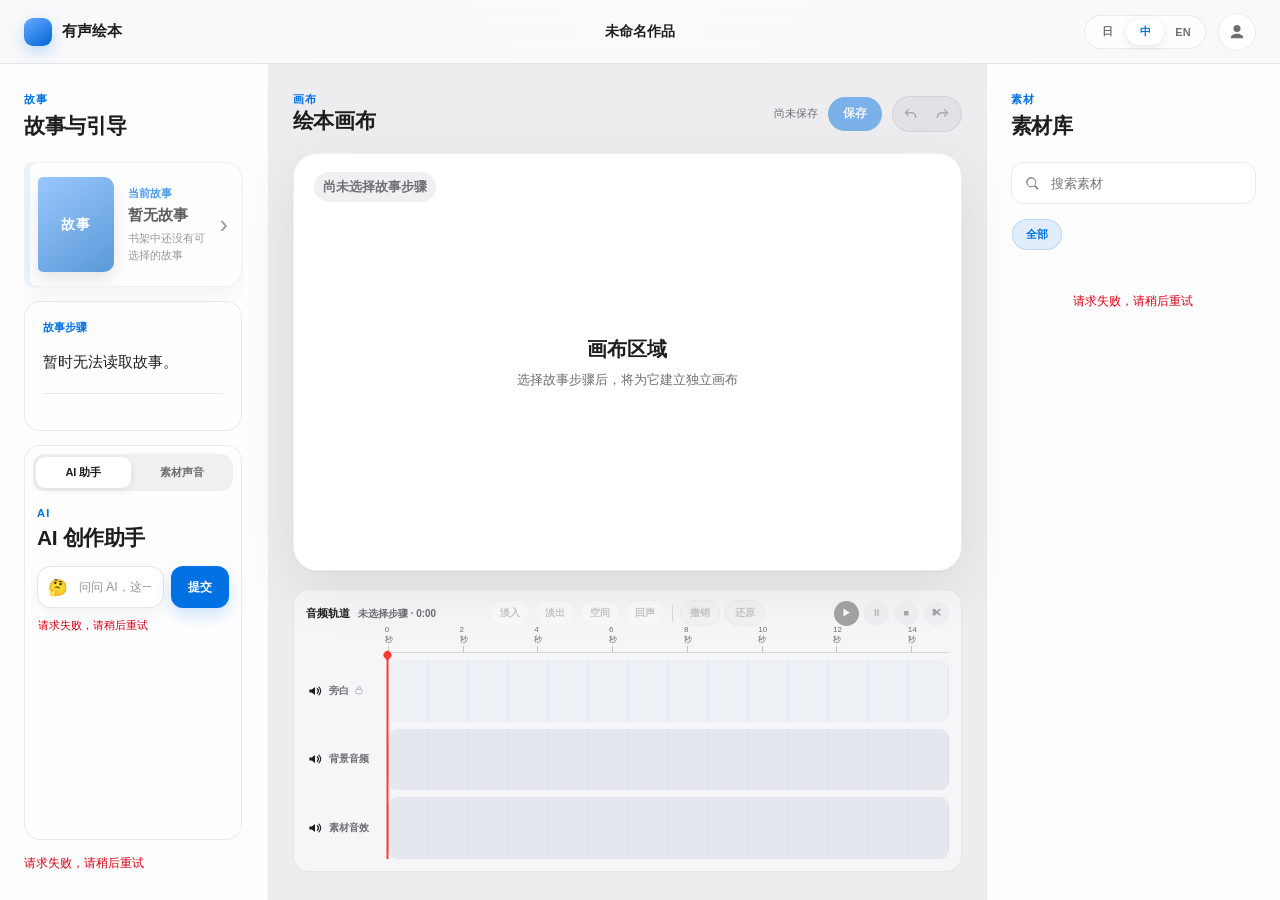
==== commit 8b6ca553: "260826" ====
--- a/static/index.html
+++ b/static/index.html
@@ -5,7 +5,7 @@
     <meta name="viewport" content="width=device-width, initial-scale=1">
     <meta name="description" content="AI 辅助空间拼贴式有声绘本创作工作台" data-i18n-content="app.description">
     <title>有声绘本工作台</title>
-    <link rel="stylesheet" href="/static/css/app.css?v=20260825-3">
+    <link rel="stylesheet" href="/static/css/app.css?v=20260825-4">
 </head>
 <body data-i18n-title="app.title">
     <div class="app-shell">
@@ -243,6 +243,7 @@
                             <button type="button" data-audio-play aria-label="播放" data-i18n-aria-label="audio.play">▶</button>
                             <button type="button" data-audio-pause aria-label="暂停" data-i18n-aria-label="audio.pause" disabled>Ⅱ</button>
                             <button type="button" data-audio-stop aria-label="停止" data-i18n-aria-label="audio.stop" disabled>■</button>
+                            <button type="button" data-audio-split aria-label="在播放头处切分旁白" title="在播放头处切分旁白" data-i18n-aria-label="audio.split" data-i18n-title="audio.split" disabled>✂</button>
                         </div>
                     </div>
                     <div class="audio-track-editor" data-audio-editor>
@@ -387,12 +388,12 @@
         </div>
     </dialog>
 
-    <script type="module" src="/static/js/i18n.js?v=20260825-1"></script>
-    <script type="module" src="/static/js/stories.js?v=20260825-2"></script>
-    <script type="module" src="/static/js/projects.js?v=20260825-1"></script>
-    <script type="module" src="/static/js/auth.js?v=20260825-1"></script>
-    <script type="module" src="/static/js/ai_questions.js?v=20260825-1"></script>
-    <script type="module" src="/static/js/assets.js?v=20260825-1"></script>
-    <script type="module" src="/static/js/audio.js?v=20260825-4"></script>
+    <script type="module" src="/static/js/i18n.js?v=20260825-5"></script>
+    <script type="module" src="/static/js/stories.js?v=20260825-5"></script>
+    <script type="module" src="/static/js/projects.js?v=20260825-5"></script>
+    <script type="module" src="/static/js/auth.js?v=20260825-5"></script>
+    <script type="module" src="/static/js/ai_questions.js?v=20260825-6"></script>
+    <script type="module" src="/static/js/assets.js?v=20260825-5"></script>
+    <script type="module" src="/static/js/audio.js?v=20260825-5"></script>
 </body>
 </html>
--- a/static/css/app.css
+++ b/static/css/app.css
@@ -2094,7 +2094,7 @@
     cursor: pointer;
 }
 
-.audio-transport button:first-child {
+.audio-transport button[data-audio-play] {
     background: var(--text);
     color: white;
 }
@@ -2142,6 +2142,10 @@
 
 .audio-clip.is-track-locked {
     cursor: default;
+}
+
+.audio-clip.is-track-locked.is-narration-segment {
+    cursor: grab;
 }
 
 .audio-clip.is-track-locked .audio-clip-trim-handle {
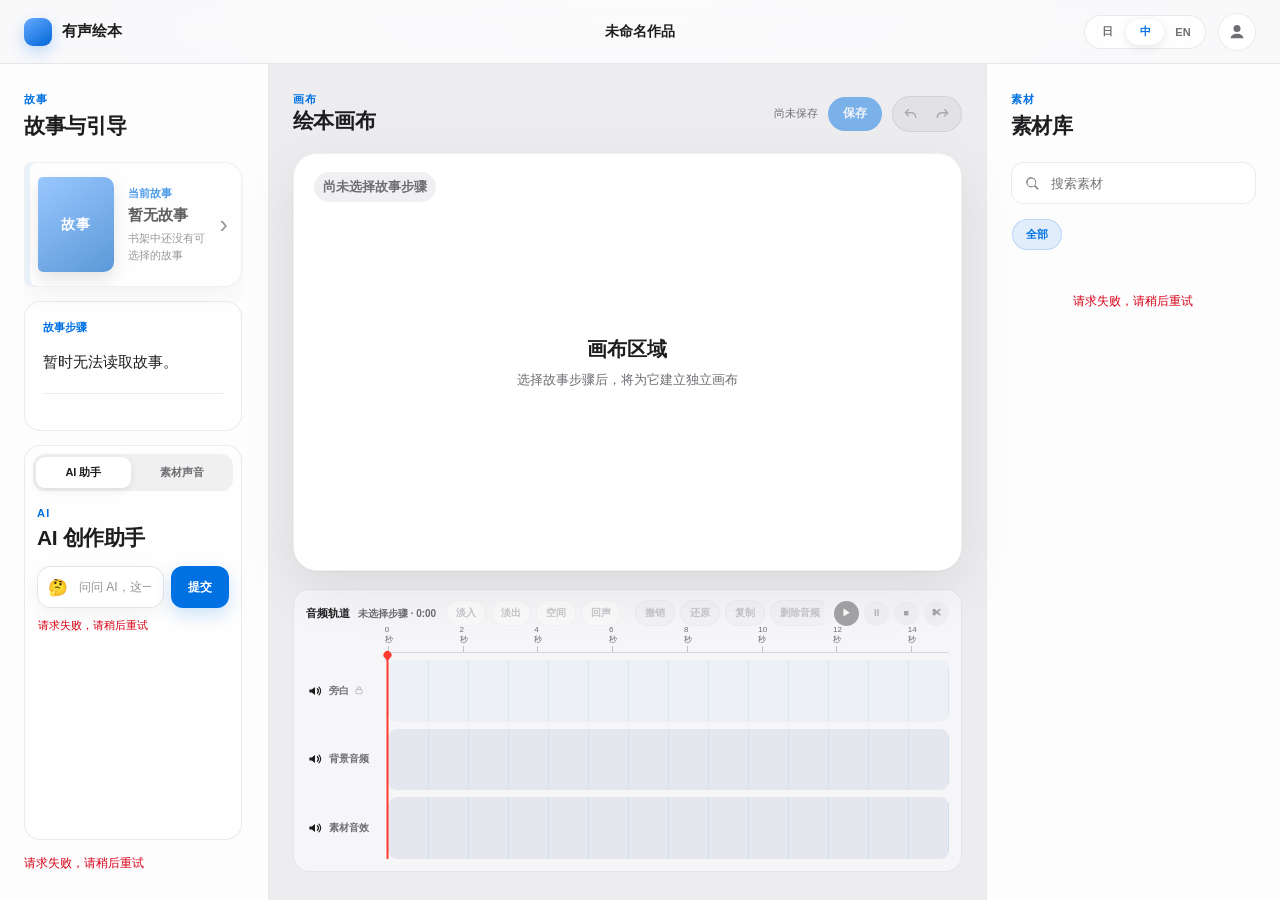
==== commit 7b52aa5f: "260826 基本功能固定 优化音轨复制删除" ====
--- a/static/index.html
+++ b/static/index.html
@@ -5,7 +5,7 @@
     <meta name="viewport" content="width=device-width, initial-scale=1">
     <meta name="description" content="AI 辅助空间拼贴式有声绘本创作工作台" data-i18n-content="app.description">
     <title>有声绘本工作台</title>
-    <link rel="stylesheet" href="/static/css/app.css?v=20260825-4">
+    <link rel="stylesheet" href="/static/css/app.css?v=20260826-4">
 </head>
 <body data-i18n-title="app.title">
     <div class="app-shell">
@@ -200,8 +200,10 @@
                             <span class="audio-effect-divider" aria-hidden="true"></span>
                             <button type="button" class="is-secondary" data-audio-effect-undo data-i18n="audio.effectUndo" disabled>撤销</button>
                             <button type="button" class="is-secondary" data-audio-effect-reset data-i18n="audio.effectReset" disabled>还原</button>
+                            <button type="button" class="is-secondary" data-audio-duplicate data-i18n="audio.duplicate" disabled>复制</button>
+                            <button type="button" class="is-secondary" data-audio-delete data-i18n="audio.deleteClip" disabled>删除音频</button>
                             <div class="background-volume-control" data-background-volume-control hidden>
-                                <span data-i18n="audio.backgroundVolume">背景音量</span>
+                                <span data-background-volume-label data-i18n="audio.backgroundVolume">背景音量</span>
                                 <input
                                     class="background-volume-slider"
                                     type="range"
@@ -388,12 +390,12 @@
         </div>
     </dialog>
 
-    <script type="module" src="/static/js/i18n.js?v=20260825-5"></script>
-    <script type="module" src="/static/js/stories.js?v=20260825-5"></script>
-    <script type="module" src="/static/js/projects.js?v=20260825-5"></script>
-    <script type="module" src="/static/js/auth.js?v=20260825-5"></script>
-    <script type="module" src="/static/js/ai_questions.js?v=20260825-6"></script>
-    <script type="module" src="/static/js/assets.js?v=20260825-5"></script>
-    <script type="module" src="/static/js/audio.js?v=20260825-5"></script>
+    <script type="module" src="/static/js/i18n.js?v=20260826-6"></script>
+    <script type="module" src="/static/js/stories.js?v=20260826-6"></script>
+    <script type="module" src="/static/js/projects.js?v=20260826-6"></script>
+    <script type="module" src="/static/js/auth.js?v=20260826-6"></script>
+    <script type="module" src="/static/js/ai_questions.js?v=20260826-6"></script>
+    <script type="module" src="/static/js/assets.js?v=20260826-6"></script>
+    <script type="module" src="/static/js/audio.js?v=20260826-6"></script>
 </body>
 </html>
--- a/static/css/app.css
+++ b/static/css/app.css
@@ -1385,7 +1385,64 @@
     margin-top: 11px;
 }
 
+.object-audio-option-group {
+    position: relative;
+    min-width: 0;
+}
+
+.object-audio-option-group .object-audio-option {
+    width: 100%;
+    height: 100%;
+}
+
+.object-audio-option-group.is-added::before {
+    position: absolute;
+    z-index: 2;
+    top: 5px;
+    left: 6px;
+    display: grid;
+    width: 15px;
+    height: 15px;
+    place-items: center;
+    border-radius: 50%;
+    background: #1d9b57;
+    color: #fff;
+    content: "\2713";
+    font-size: 9px;
+    font-weight: 750;
+    pointer-events: none;
+}
+
+.object-audio-option-add {
+    position: absolute;
+    z-index: 3;
+    right: 5px;
+    bottom: 5px;
+    display: grid;
+    width: 22px;
+    height: 22px;
+    padding: 0;
+    place-items: center;
+    border: 0;
+    border-radius: 50%;
+    background: var(--accent);
+    box-shadow: 0 2px 7px rgba(0, 113, 227, 0.25);
+    color: #fff;
+    font: 700 16px/1 system-ui, sans-serif;
+    cursor: pointer;
+}
+
+.object-audio-option-add:hover:not(:disabled) {
+    transform: scale(1.08);
+}
+
+.object-audio-option-add:disabled {
+    cursor: wait;
+    opacity: 0.5;
+}
+
 .object-audio-option {
+    position: relative;
     display: flex;
     min-width: 0;
     min-height: 68px;
@@ -1401,6 +1458,25 @@
     font: inherit;
     cursor: pointer;
     transition: border-color 150ms ease, background 150ms ease, color 150ms ease, transform 150ms ease;
+}
+
+.object-audio-option.is-ai-recommended::after {
+    position: absolute;
+    top: 5px;
+    right: 6px;
+    padding: 2px 4px;
+    border-radius: 999px;
+    background: var(--accent);
+    color: white;
+    content: "AI";
+    font-size: 7px;
+    font-weight: 750;
+    line-height: 1;
+}
+
+.object-audio-option.is-ai-recommended {
+    border-color: rgba(0, 113, 227, 0.48);
+    box-shadow: 0 0 0 3px rgba(0, 113, 227, 0.09);
 }
 
 .object-audio-option:hover:not(:disabled) {
@@ -1837,7 +1913,8 @@
     display: flex;
     min-width: 0;
     align-items: center;
-    justify-content: center;
+    justify-content: safe center;
+    flex-wrap: nowrap;
     gap: 5px;
     overflow-x: auto;
     scrollbar-width: none;
@@ -2054,7 +2131,7 @@
 
 .audio-track-heading {
     display: grid;
-    grid-template-columns: minmax(100px, 1fr) minmax(0, 2.6fr) minmax(75px, 1fr);
+    grid-template-columns: max-content minmax(0, 1fr) max-content;
     align-items: center;
     gap: 10px;
     color: var(--secondary);
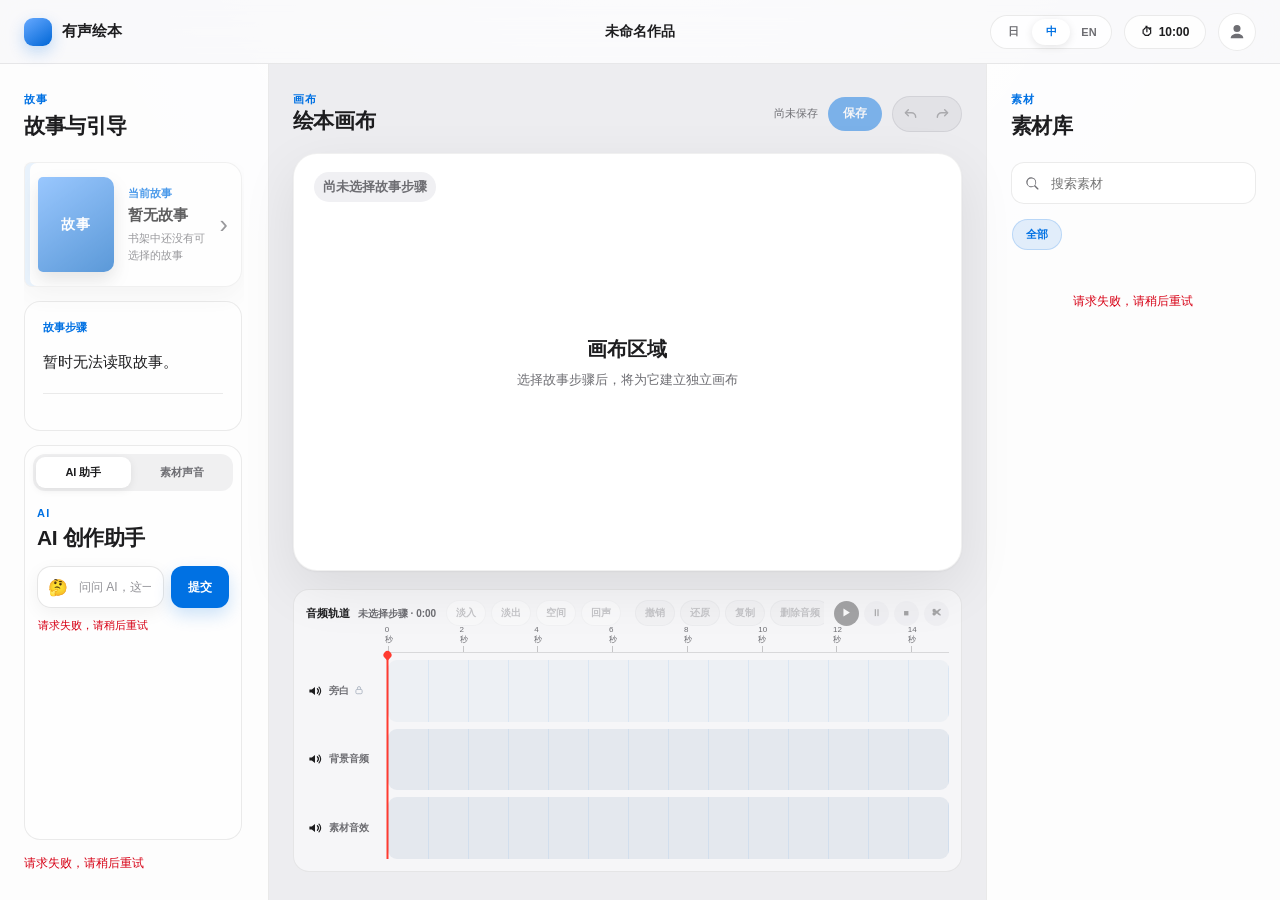
==== commit dd1c79e9: "260826 前端倒计时+log" ====
--- a/static/index.html
+++ b/static/index.html
@@ -5,7 +5,7 @@
     <meta name="viewport" content="width=device-width, initial-scale=1">
     <meta name="description" content="AI 辅助空间拼贴式有声绘本创作工作台" data-i18n-content="app.description">
     <title>有声绘本工作台</title>
-    <link rel="stylesheet" href="/static/css/app.css?v=20260826-4">
+    <link rel="stylesheet" href="/static/css/app.css?v=20260826-5">
 </head>
 <body data-i18n-title="app.title">
     <div class="app-shell">
@@ -22,6 +22,24 @@
                     <button type="button" data-language="ja" aria-label="日语" data-i18n-aria-label="language.ja">日</button>
                     <button type="button" data-language="zh" aria-label="中文" data-i18n-aria-label="language.zh">中</button>
                     <button type="button" data-language="en" aria-label="英语" data-i18n-aria-label="language.en">EN</button>
+                </div>
+                <div class="countdown" data-countdown>
+                    <button class="countdown-display" type="button" data-countdown-toggle aria-expanded="false" aria-label="设置倒计时" data-i18n-aria-label="timer.open">
+                        <span aria-hidden="true">⏱</span>
+                        <span data-countdown-output>10:00</span>
+                    </button>
+                    <div class="countdown-panel" data-countdown-panel hidden>
+                        <strong data-i18n="timer.heading">倒计时</strong>
+                        <div class="countdown-fields">
+                            <label><span data-i18n="timer.minutes">分钟</span><input type="number" min="0" max="999" value="10" data-countdown-minutes></label>
+                            <label><span data-i18n="timer.seconds">秒</span><input type="number" min="0" max="59" value="0" data-countdown-seconds></label>
+                        </div>
+                        <div class="countdown-actions">
+                            <button type="button" data-countdown-start data-i18n="timer.start">开始</button>
+                            <button type="button" data-countdown-pause data-i18n="timer.pause" disabled>暂停</button>
+                            <button type="button" data-countdown-reset data-i18n="timer.reset">重置</button>
+                        </div>
+                    </div>
                 </div>
                 <div class="account" data-account>
                 <button
@@ -390,12 +408,14 @@
         </div>
     </dialog>
 
-    <script type="module" src="/static/js/i18n.js?v=20260826-6"></script>
-    <script type="module" src="/static/js/stories.js?v=20260826-6"></script>
-    <script type="module" src="/static/js/projects.js?v=20260826-6"></script>
-    <script type="module" src="/static/js/auth.js?v=20260826-6"></script>
-    <script type="module" src="/static/js/ai_questions.js?v=20260826-6"></script>
-    <script type="module" src="/static/js/assets.js?v=20260826-6"></script>
-    <script type="module" src="/static/js/audio.js?v=20260826-6"></script>
+    <script type="module" src="/static/js/i18n.js?v=20260826-7"></script>
+    <script type="module" src="/static/js/stories.js?v=20260826-7"></script>
+    <script type="module" src="/static/js/projects.js?v=20260826-7"></script>
+    <script type="module" src="/static/js/auth.js?v=20260826-7"></script>
+    <script type="module" src="/static/js/ai_questions.js?v=20260826-7"></script>
+    <script type="module" src="/static/js/assets.js?v=20260826-7"></script>
+    <script type="module" src="/static/js/audio.js?v=20260826-7"></script>
+    <script type="module" src="/static/js/timer.js?v=20260826-7"></script>
+    <script type="module" src="/static/js/logger.js?v=20260826-7"></script>
 </body>
 </html>
--- a/static/css/app.css
+++ b/static/css/app.css
@@ -132,6 +132,96 @@
     background: var(--surface-solid);
     color: var(--accent);
     box-shadow: 0 2px 8px rgba(0, 0, 0, 0.1);
+}
+
+.countdown {
+    position: relative;
+}
+
+.countdown-display {
+    display: inline-flex;
+    height: 34px;
+    min-width: 82px;
+    padding: 0 12px;
+    align-items: center;
+    justify-content: center;
+    gap: 6px;
+    border: 1px solid var(--line);
+    border-radius: 999px;
+    background: rgba(255, 255, 255, 0.78);
+    color: var(--text);
+    font: inherit;
+    font-size: 12px;
+    font-variant-numeric: tabular-nums;
+    font-weight: 650;
+    cursor: pointer;
+}
+
+.countdown.is-running .countdown-display {
+    border-color: rgba(0, 113, 227, 0.25);
+    color: var(--accent);
+}
+
+.countdown.is-finished .countdown-display {
+    border-color: rgba(215, 0, 21, 0.28);
+    background: rgba(215, 0, 21, 0.07);
+    color: #d70015;
+}
+
+.countdown-panel {
+    position: absolute;
+    z-index: 20;
+    top: calc(100% + 10px);
+    right: 0;
+    width: 238px;
+    padding: 14px;
+    border: 1px solid var(--line);
+    border-radius: 16px;
+    background: rgba(255, 255, 255, 0.96);
+    box-shadow: 0 18px 48px rgba(0, 0, 0, 0.14);
+    backdrop-filter: blur(20px);
+}
+
+.countdown-fields,
+.countdown-actions {
+    display: flex;
+    gap: 8px;
+    margin-top: 11px;
+}
+
+.countdown-fields label {
+    display: grid;
+    flex: 1;
+    gap: 5px;
+    color: var(--secondary);
+    font-size: 10px;
+}
+
+.countdown-fields input {
+    width: 100%;
+    box-sizing: border-box;
+    padding: 7px 8px;
+    border: 1px solid var(--line);
+    border-radius: 9px;
+    font: inherit;
+}
+
+.countdown-actions button {
+    flex: 1;
+    padding: 7px 5px;
+    border: 0;
+    border-radius: 9px;
+    background: rgba(0, 113, 227, 0.1);
+    color: var(--accent);
+    font: inherit;
+    font-size: 11px;
+    font-weight: 650;
+    cursor: pointer;
+}
+
+.countdown-actions button:disabled {
+    cursor: not-allowed;
+    opacity: 0.38;
 }
 
 .account-button {
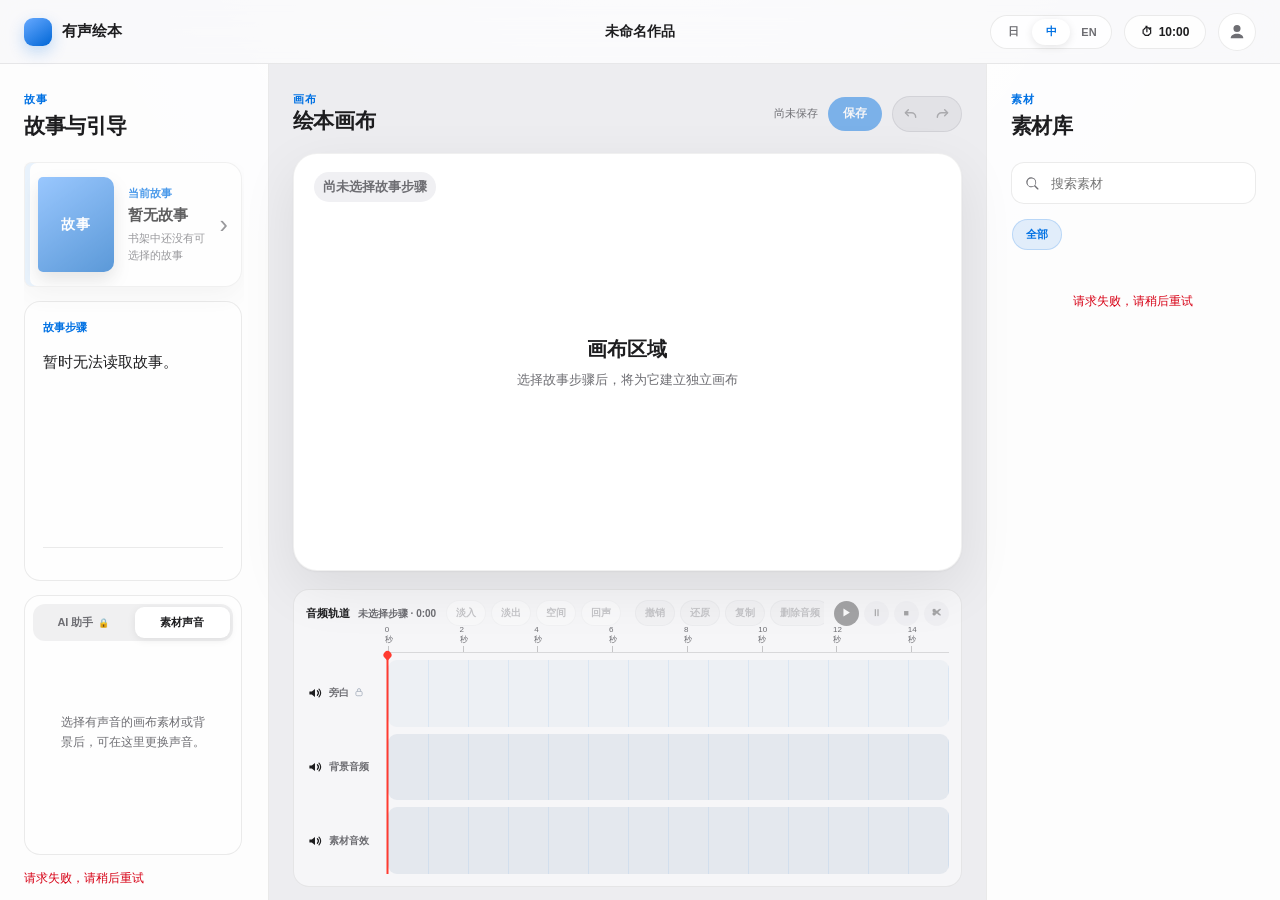
==== commit 310c3c40: "260829 最后一轮增加icon和音频前 AI待修" ====
--- a/static/index.html
+++ b/static/index.html
@@ -5,7 +5,7 @@
     <meta name="viewport" content="width=device-width, initial-scale=1">
     <meta name="description" content="AI 辅助空间拼贴式有声绘本创作工作台" data-i18n-content="app.description">
     <title>有声绘本工作台</title>
-    <link rel="stylesheet" href="/static/css/app.css?v=20260826-5">
+    <link rel="stylesheet" href="/static/css/app.css?v=20260829-4">
 </head>
 <body data-i18n-title="app.title">
     <div class="app-shell">
@@ -104,14 +104,18 @@
 
                     <section class="assistant-workspace" aria-label="创作辅助工具" data-i18n-aria-label="assistantTools.label">
                         <div class="assistant-workspace-tabs" role="tablist" aria-label="选择辅助工具" data-i18n-aria-label="assistantTools.tabs">
-                            <button type="button" role="tab" aria-selected="true" data-assistant-tool="ai" data-i18n="assistantTools.ai">AI 助手</button>
-                            <button type="button" role="tab" aria-selected="false" data-assistant-tool="audio" data-i18n="assistantTools.audio">素材声音</button>
-                        </div>
-                        <div class="assistant-tool-panel" role="tabpanel" data-assistant-panel="ai">
+                            <button type="button" role="tab" aria-selected="false" class="is-locked" data-assistant-tool="ai" data-i18n="assistantTools.ai">AI 助手</button>
+                            <button type="button" role="tab" aria-selected="true" class="is-active" data-assistant-tool="audio" data-i18n="assistantTools.audio">素材声音</button>
+                        </div>
+                        <div class="assistant-tool-panel" role="tabpanel" data-assistant-panel="ai" hidden>
                             <section class="ai-question-panel" aria-labelledby="ai-question-title">
                                 <div class="panel-heading ai-question-heading">
                                     <p class="eyebrow">AI</p>
                                     <h2 id="ai-question-title" data-i18n="ai.heading">AI 创作助手</h2>
+                                    <button class="ai-manual-lock" type="button" data-ai-manual-lock title="锁定 AI 助手" aria-label="锁定 AI 助手" data-i18n-title="aiLock.lock" data-i18n-aria-label="aiLock.lock">
+                                        <span aria-hidden="true">🔒</span>
+                                        <span data-i18n="aiLock.lock">上锁</span>
+                                    </button>
                                 </div>
                                 <form class="ai-question-form" data-ai-question-form>
                                     <label class="ai-question-field">
@@ -135,7 +139,7 @@
                                 <p class="ai-question-error" role="alert" data-ai-question-error hidden></p>
                             </section>
                         </div>
-                        <div class="assistant-tool-panel" role="tabpanel" data-assistant-panel="audio" hidden>
+                        <div class="assistant-tool-panel" role="tabpanel" data-assistant-panel="audio">
                             <p class="object-audio-empty" data-object-audio-empty data-i18n="audioPicker.empty">选择有声音的画布素材后，可在这里更换声音。</p>
                             <section class="object-audio-picker" data-object-audio-picker hidden>
                                 <div class="object-audio-picker-heading">
@@ -385,6 +389,21 @@
         </form>
     </dialog>
 
+    <dialog class="ai-lock-dialog" data-ai-lock-dialog aria-labelledby="ai-lock-title">
+        <button class="dialog-close" type="button" data-ai-lock-close aria-label="关闭密码窗口" data-i18n-aria-label="aiLock.close">×</button>
+        <div class="ai-lock-icon" aria-hidden="true">🔒</div>
+        <h2 id="ai-lock-title" data-i18n="aiLock.title">解锁 AI 助手</h2>
+        <p data-i18n="aiLock.description">请输入密码后使用 AI 助手。</p>
+        <form class="ai-lock-form" data-ai-lock-form>
+            <label>
+                <span data-i18n="auth.password">密码</span>
+                <input type="password" inputmode="numeric" autocomplete="off" data-ai-lock-password required>
+            </label>
+            <p class="form-error" role="alert" data-ai-lock-error hidden></p>
+            <button type="submit" data-i18n="aiLock.unlock">解锁</button>
+        </form>
+    </dialog>
+
     <dialog class="bookshelf-dialog" data-bookshelf-dialog aria-labelledby="bookshelf-title">
         <div class="bookshelf-heading">
             <div>
@@ -408,14 +427,14 @@
         </div>
     </dialog>
 
-    <script type="module" src="/static/js/i18n.js?v=20260826-7"></script>
-    <script type="module" src="/static/js/stories.js?v=20260826-7"></script>
-    <script type="module" src="/static/js/projects.js?v=20260826-7"></script>
-    <script type="module" src="/static/js/auth.js?v=20260826-7"></script>
-    <script type="module" src="/static/js/ai_questions.js?v=20260826-7"></script>
-    <script type="module" src="/static/js/assets.js?v=20260826-7"></script>
-    <script type="module" src="/static/js/audio.js?v=20260826-7"></script>
-    <script type="module" src="/static/js/timer.js?v=20260826-7"></script>
-    <script type="module" src="/static/js/logger.js?v=20260826-7"></script>
+    <script type="module" src="/static/js/i18n.js?v=20260829-4"></script>
+    <script type="module" src="/static/js/stories.js?v=20260829-4"></script>
+    <script type="module" src="/static/js/projects.js?v=20260829-4"></script>
+    <script type="module" src="/static/js/auth.js?v=20260829-4"></script>
+    <script type="module" src="/static/js/ai_questions.js?v=20260829-4"></script>
+    <script type="module" src="/static/js/assets.js?v=20260829-4"></script>
+    <script type="module" src="/static/js/audio.js?v=20260829-4"></script>
+    <script type="module" src="/static/js/timer.js?v=20260829-4"></script>
+    <script type="module" src="/static/js/logger.js?v=20260829-4"></script>
 </body>
 </html>
--- a/static/css/app.css
+++ b/static/css/app.css
@@ -925,8 +925,10 @@
 
 .story-step-card {
     display: flex;
-    min-height: 130px;
-    max-height: none;
+    box-sizing: border-box;
+    height: 280px;
+    min-height: 280px;
+    max-height: 280px;
     flex: none;
     flex-direction: column;
     padding: 18px;
@@ -977,6 +979,71 @@
     box-shadow: 0 2px 8px rgba(0, 0, 0, 0.08);
 }
 
+.assistant-workspace-tabs button.is-locked::after {
+    margin-left: 5px;
+    content: "\1f512";
+    font-size: 9px;
+}
+
+.ai-lock-dialog {
+    width: min(calc(100% - 32px), 360px);
+    padding: 28px;
+    border: 1px solid var(--line);
+    border-radius: 22px;
+    background: rgba(255, 255, 255, 0.97);
+    box-shadow: 0 28px 80px rgba(0, 0, 0, 0.2);
+    text-align: center;
+}
+
+.ai-lock-dialog::backdrop {
+    background: rgba(0, 0, 0, 0.28);
+    backdrop-filter: blur(5px);
+}
+
+.ai-lock-icon {
+    margin-bottom: 10px;
+    font-size: 28px;
+}
+
+.ai-lock-dialog > p {
+    margin-top: 8px;
+    color: var(--secondary);
+    font-size: 13px;
+}
+
+.ai-lock-form {
+    display: grid;
+    gap: 12px;
+    margin-top: 20px;
+    text-align: left;
+}
+
+.ai-lock-form label {
+    display: grid;
+    gap: 7px;
+    color: var(--secondary);
+    font-size: 12px;
+}
+
+.ai-lock-form input {
+    height: 42px;
+    padding: 0 12px;
+    border: 1px solid var(--line);
+    border-radius: 11px;
+    font: inherit;
+}
+
+.ai-lock-form > button {
+    height: 42px;
+    border: 0;
+    border-radius: 11px;
+    background: var(--accent);
+    color: white;
+    font: inherit;
+    font-weight: 650;
+    cursor: pointer;
+}
+
 .assistant-tool-panel {
     min-height: 0;
     flex: 1;
@@ -1006,11 +1073,23 @@
 }
 
 .story-step-text {
-    flex: none;
+    min-height: 0;
+    margin-bottom: 4px;
     margin-top: 13px;
-    overflow: visible;
+    padding-right: 6px;
+    flex: 1 1 auto;
+    overflow-x: hidden;
+    overflow-y: auto;
     font-size: 15px;
     line-height: 1.8;
+    overflow-wrap: anywhere;
+    scrollbar-width: thin;
+    white-space: pre-wrap;
+}
+
+.story-step-label,
+.story-step-buttons {
+    flex: 0 0 auto;
 }
 
 .story-step-buttons {
@@ -1275,7 +1354,33 @@
 }
 
 .ai-question-heading {
+    position: relative;
+    padding-right: 70px;
     margin-bottom: 14px;
+}
+
+.ai-manual-lock {
+    position: absolute;
+    top: 0;
+    right: 0;
+    display: inline-flex;
+    height: 28px;
+    padding: 0 9px;
+    align-items: center;
+    gap: 4px;
+    border: 1px solid rgba(0, 0, 0, 0.09);
+    border-radius: 999px;
+    background: rgba(118, 118, 128, 0.08);
+    color: var(--secondary);
+    font: inherit;
+    font-size: 10px;
+    font-weight: 650;
+    cursor: pointer;
+}
+
+.ai-manual-lock:hover {
+    background: rgba(118, 118, 128, 0.14);
+    color: var(--text);
 }
 
 .story-panel .ai-question-form {
@@ -1506,8 +1611,8 @@
 .object-audio-option-add {
     position: absolute;
     z-index: 3;
+    top: 5px;
     right: 5px;
-    bottom: 5px;
     display: grid;
     width: 22px;
     height: 22px;
@@ -1553,7 +1658,7 @@
 .object-audio-option.is-ai-recommended::after {
     position: absolute;
     top: 5px;
-    right: 6px;
+    right: 31px;
     padding: 2px 4px;
     border-radius: 999px;
     background: var(--accent);
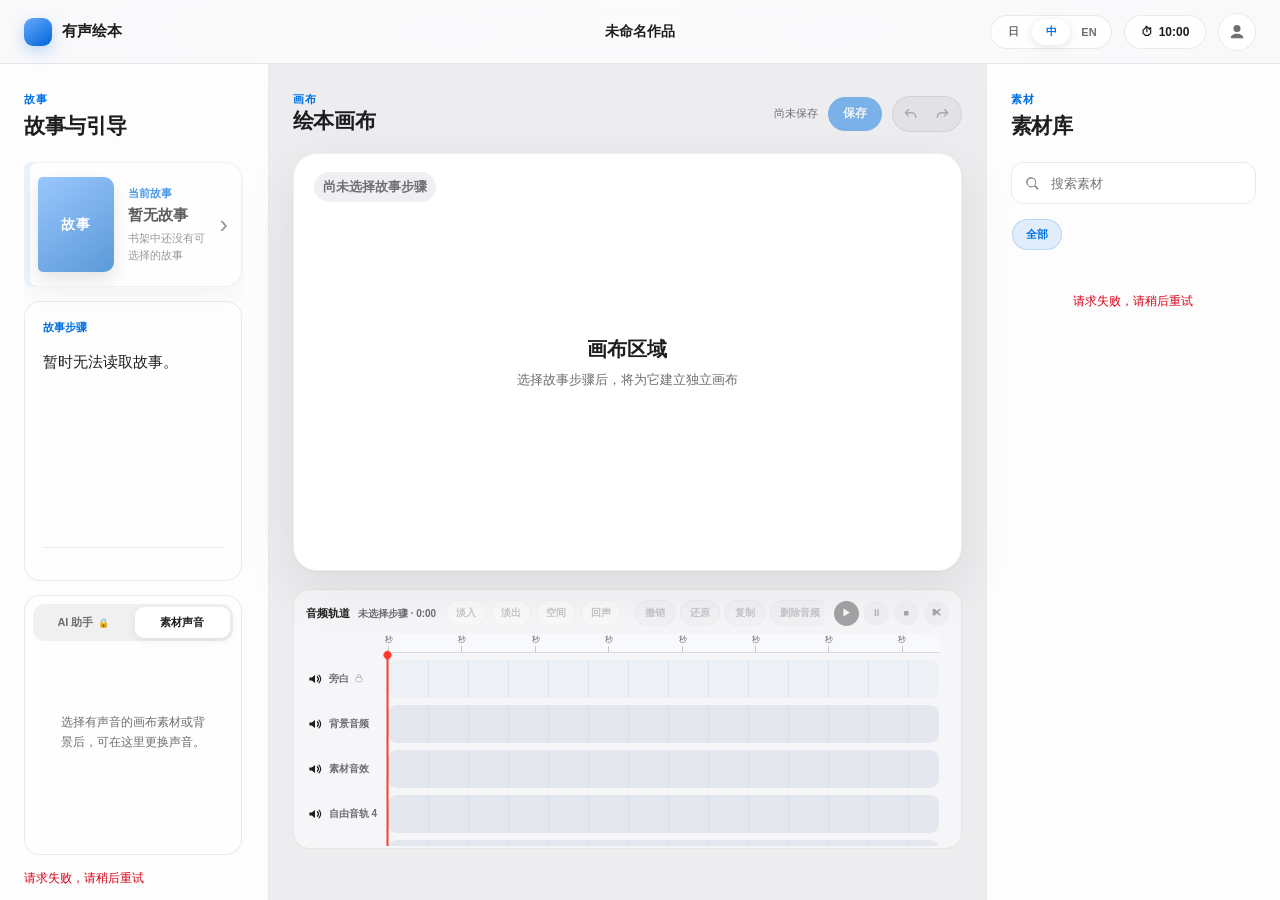
==== commit 343103ab: "260830 第二组实验后" ====
--- a/static/index.html
+++ b/static/index.html
@@ -5,7 +5,7 @@
     <meta name="viewport" content="width=device-width, initial-scale=1">
     <meta name="description" content="AI 辅助空间拼贴式有声绘本创作工作台" data-i18n-content="app.description">
     <title>有声绘本工作台</title>
-    <link rel="stylesheet" href="/static/css/app.css?v=20260829-4">
+    <link rel="stylesheet" href="/static/css/app.css?v=20260830-4">
 </head>
 <body data-i18n-title="app.title">
     <div class="app-shell">
@@ -299,6 +299,24 @@
                                 <span class="audio-clip-layer" data-audio-clips="effects"></span>
                             </span>
                         </div>
+                        <div class="audio-track-row" data-audio-track="effects_2">
+                            <span class="audio-track-header">
+                                <button type="button" class="audio-track-mute" data-track-mute="effects_2" aria-label="静音自由音轨 4" aria-pressed="false"><svg viewBox="0 0 20 20" aria-hidden="true"><path d="M3 8h3l4-3v10l-4-3H3Z"/><path d="M13 7.2a4 4 0 0 1 0 5.6"/><path d="M15 5.2a6.7 6.7 0 0 1 0 9.6"/></svg></button>
+                                <span class="audio-track-label" data-i18n="audio.freeTrack4">自由音轨 4</span>
+                            </span>
+                            <span class="audio-track-lane" data-audio-lane="effects_2">
+                                <span class="audio-clip-layer" data-audio-clips="effects_2"></span>
+                            </span>
+                        </div>
+                        <div class="audio-track-row" data-audio-track="effects_3">
+                            <span class="audio-track-header">
+                                <button type="button" class="audio-track-mute" data-track-mute="effects_3" aria-label="静音自由音轨 5" aria-pressed="false"><svg viewBox="0 0 20 20" aria-hidden="true"><path d="M3 8h3l4-3v10l-4-3H3Z"/><path d="M13 7.2a4 4 0 0 1 0 5.6"/><path d="M15 5.2a6.7 6.7 0 0 1 0 9.6"/></svg></button>
+                                <span class="audio-track-label" data-i18n="audio.freeTrack5">自由音轨 5</span>
+                            </span>
+                            <span class="audio-track-lane" data-audio-lane="effects_3">
+                                <span class="audio-clip-layer" data-audio-clips="effects_3"></span>
+                            </span>
+                        </div>
                         <button class="audio-playhead" type="button" data-audio-playhead aria-label="拖动播放位置" data-i18n-aria-label="audio.seek">
                             <span></span>
                         </button>
@@ -427,14 +445,14 @@
         </div>
     </dialog>
 
-    <script type="module" src="/static/js/i18n.js?v=20260829-4"></script>
+    <script type="module" src="/static/js/i18n.js?v=20260830-1"></script>
     <script type="module" src="/static/js/stories.js?v=20260829-4"></script>
-    <script type="module" src="/static/js/projects.js?v=20260829-4"></script>
+    <script type="module" src="/static/js/projects.js?v=20260830-1"></script>
     <script type="module" src="/static/js/auth.js?v=20260829-4"></script>
-    <script type="module" src="/static/js/ai_questions.js?v=20260829-4"></script>
+    <script type="module" src="/static/js/ai_questions.js?v=20260830-1"></script>
     <script type="module" src="/static/js/assets.js?v=20260829-4"></script>
-    <script type="module" src="/static/js/audio.js?v=20260829-4"></script>
-    <script type="module" src="/static/js/timer.js?v=20260829-4"></script>
-    <script type="module" src="/static/js/logger.js?v=20260829-4"></script>
+    <script type="module" src="/static/js/audio.js?v=20260830-5"></script>
+    <script type="module" src="/static/js/timer.js?v=20260829-5"></script>
+    <script type="module" src="/static/js/logger.js?v=20260830-1"></script>
 </body>
 </html>
--- a/static/css/app.css
+++ b/static/css/app.css
@@ -2085,7 +2085,9 @@
 .audio-track-placeholder {
     display: grid;
     width: min(100%, 936px);
-    min-height: 199px;
+    height: 260px;
+    min-height: 260px;
+    max-height: 260px;
     margin: 0 auto;
     padding: 10px 12px 12px;
     align-self: stretch;
@@ -2099,9 +2101,15 @@
 .audio-track-editor {
     position: relative;
     display: grid;
+    height: 212px;
     min-height: 0;
-    grid-template-rows: 19px repeat(3, minmax(38px, 1fr));
+    grid-template-rows: 19px repeat(5, 38px);
     gap: 7px;
+    overflow-x: hidden;
+    overflow-y: auto;
+    overscroll-behavior: contain;
+    scrollbar-gutter: stable;
+    scrollbar-width: thin;
 }
 
 .audio-effect-buttons {
@@ -2236,9 +2244,12 @@
 }
 
 .audio-time-ruler {
-    position: relative;
+    position: sticky;
+    z-index: 5;
+    top: 0;
     margin-left: 82px;
     border-bottom: 1px solid rgba(0, 0, 0, 0.12);
+    background: rgba(248, 249, 251, 0.98);
 }
 
 .audio-time-tick {
@@ -2508,14 +2519,15 @@
 .audio-clip.is-dragging {
     z-index: 2;
     opacity: 0.78;
+    pointer-events: none;
 }
 
 .audio-playhead {
     position: absolute;
-    z-index: 4;
+    z-index: 6;
     top: 19px;
-    bottom: 0;
     left: 66px;
+    height: calc(100% - 19px);
     width: 13px;
     padding: 0;
     border: 0;
